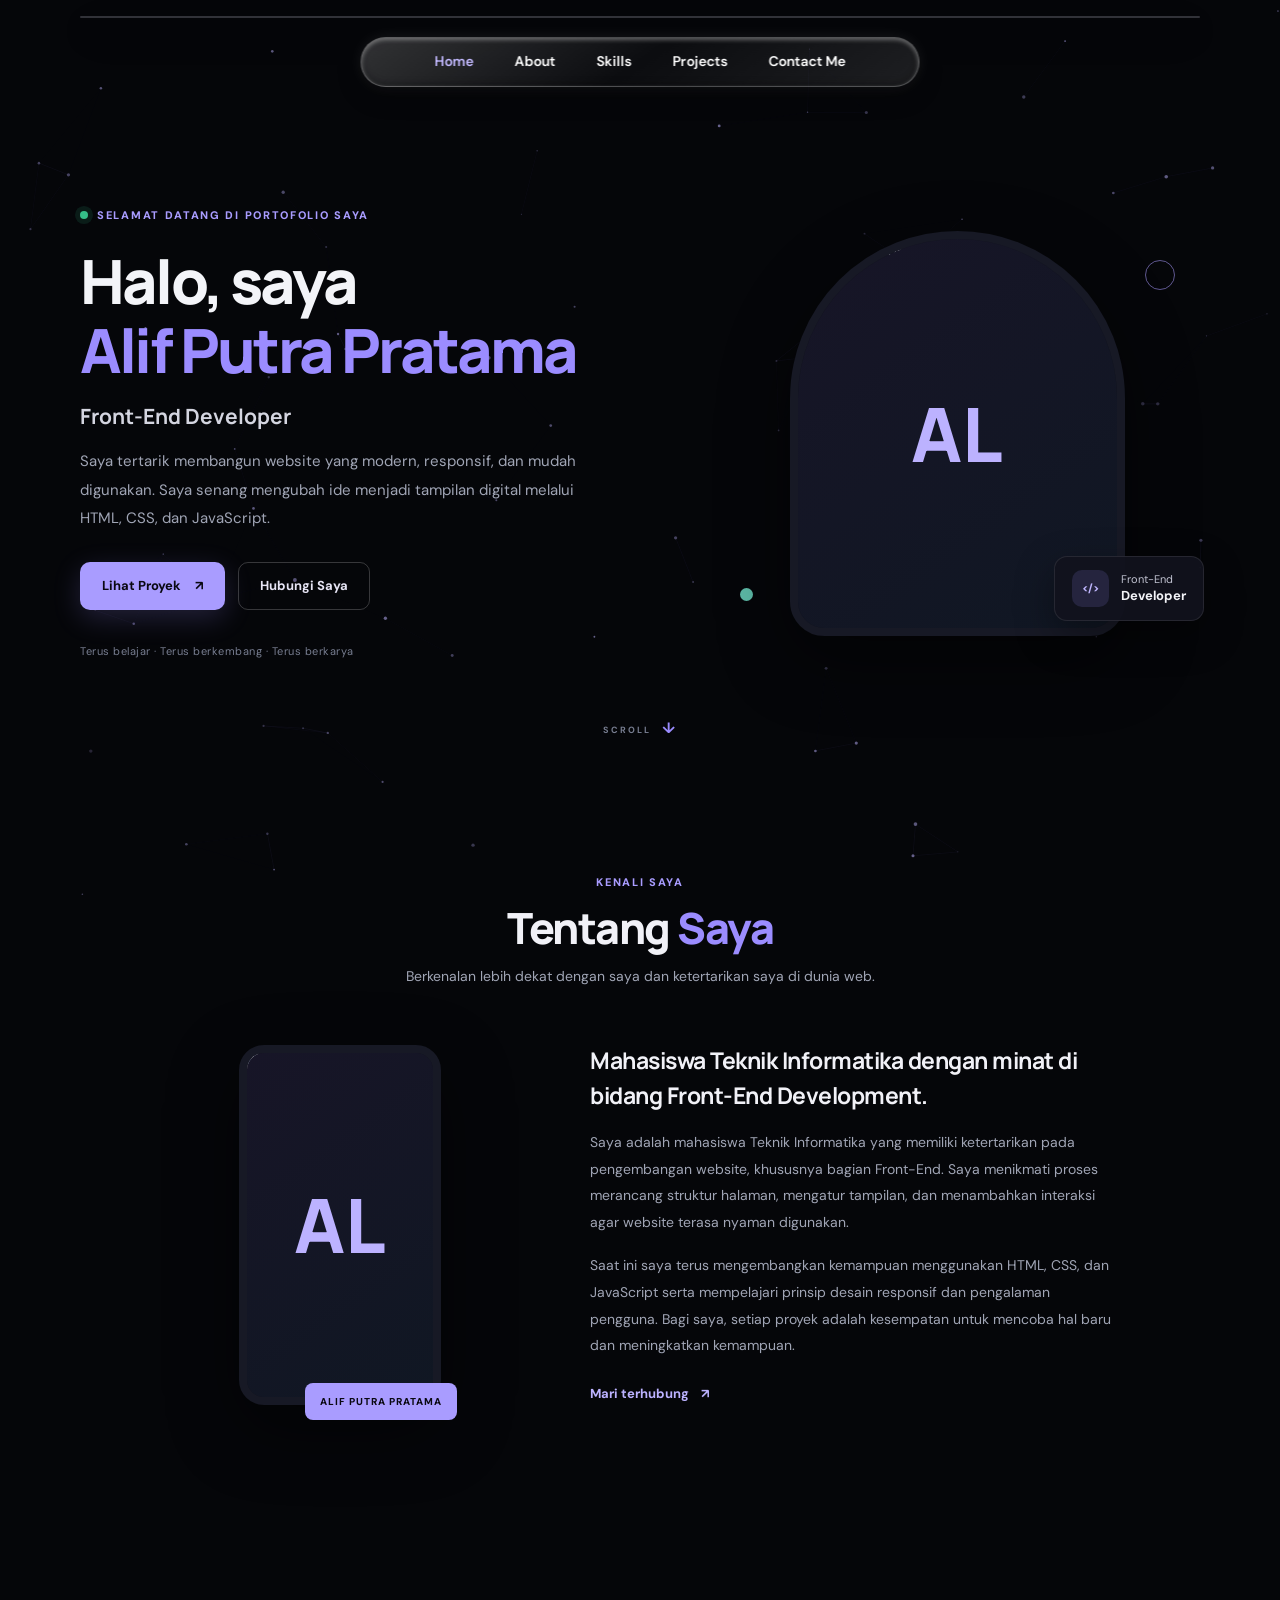
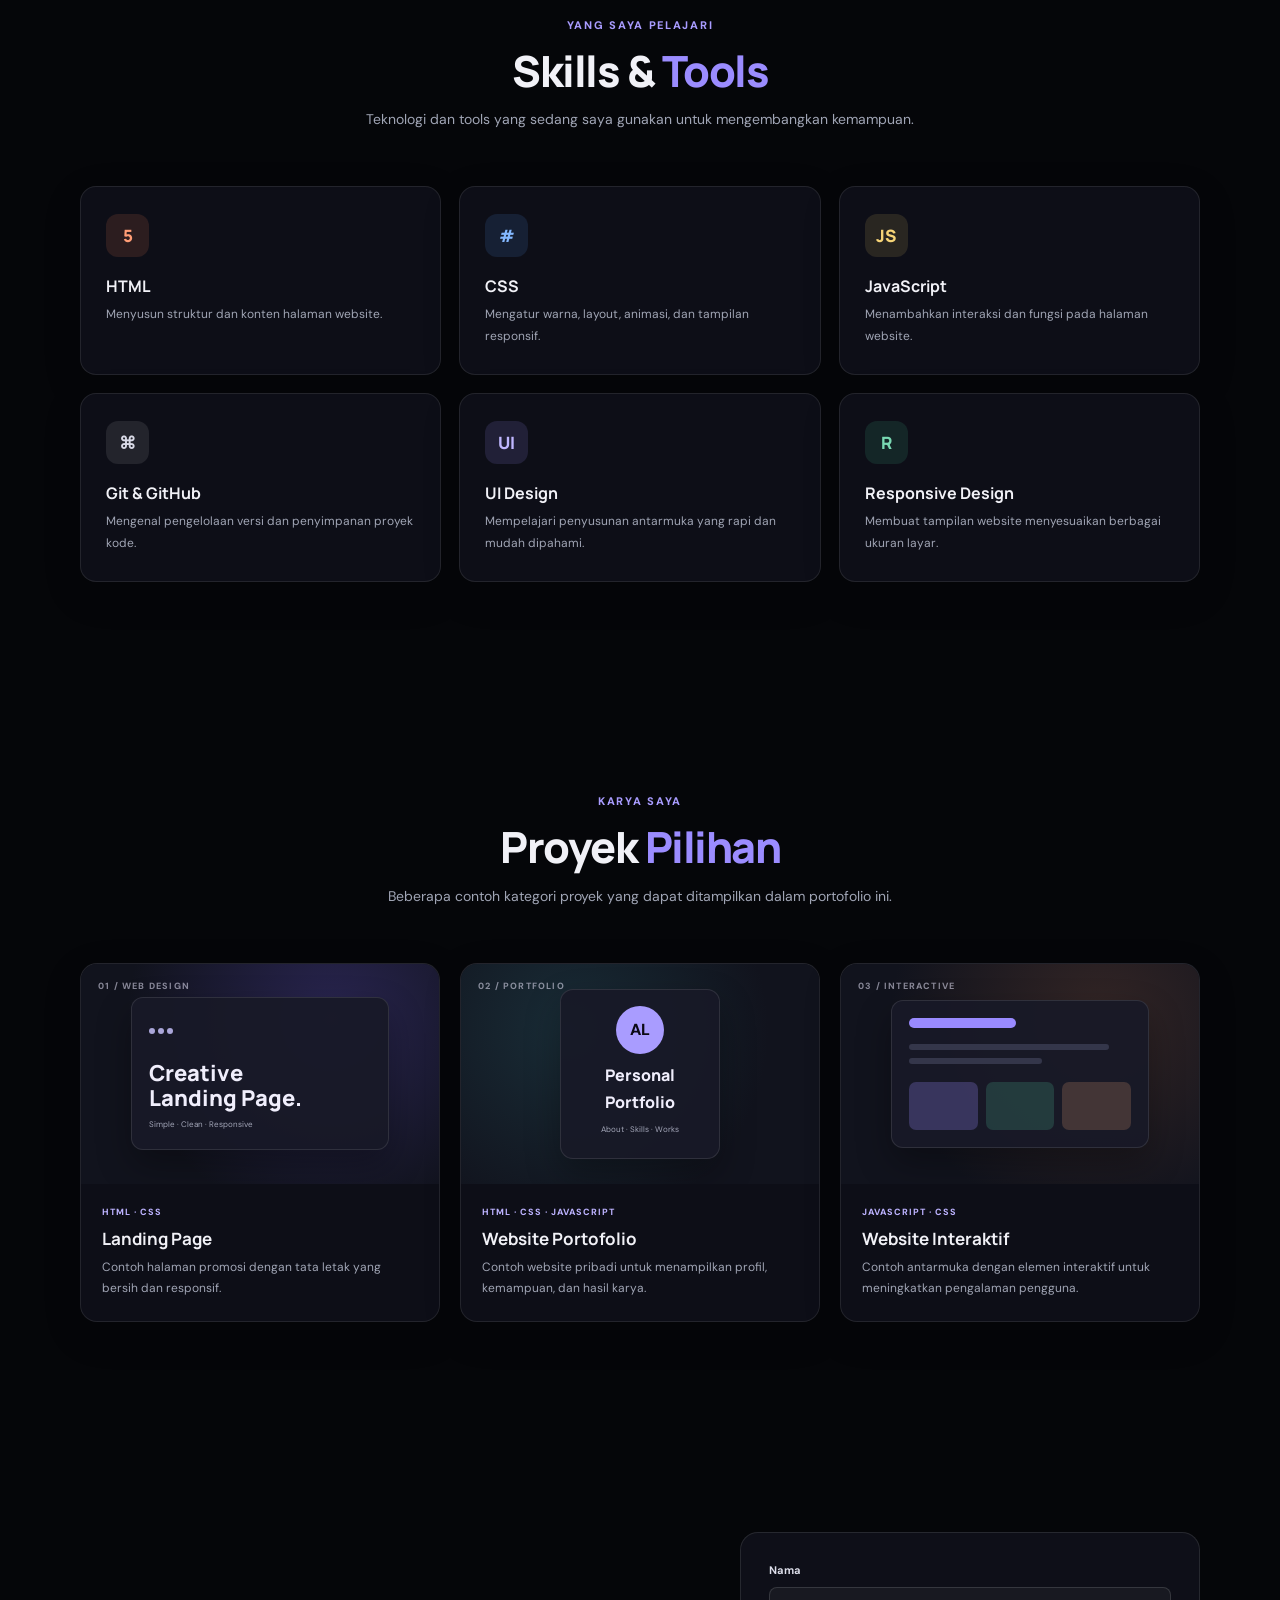
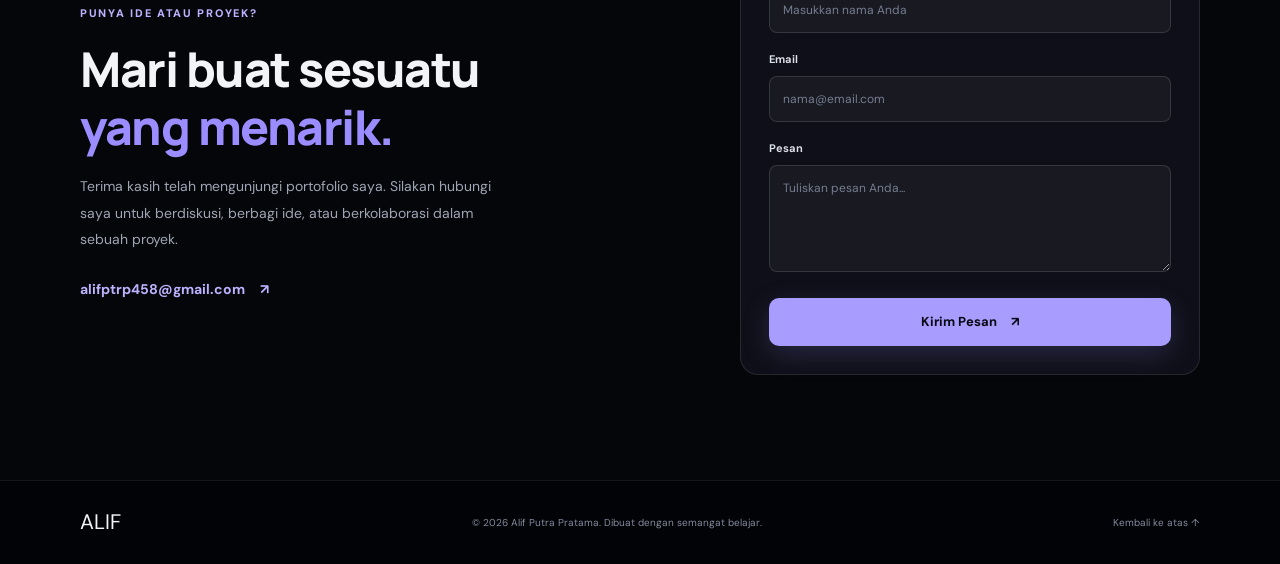
==== index.html @ 4ffb734b "First Upload" ====
<!DOCTYPE html>
<html lang="id">
<head>
  <meta charset="UTF-8">
  <meta name="viewport" content="width=device-width, initial-scale=1.0">
  <meta name="description" content="Portofolio Alif Putra Pratama, Front-End Developer.">
  <title>Alif Putra Pratama | Front-End Developer</title>
  <link rel="stylesheet" href="style.css">
</head>
<body>
  <canvas id="particles" aria-hidden="true"></canvas>
  <header class="header">
      <button class="menu-btn" id="menuBtn" aria-label="Buka menu" aria-expanded="false">
        <span></span><span></span><span></span>
      </button>

      <div class="nav-menu" id="navMenu">
        <a href="#home" class="nav-link active">Home</a>
        <a href="#about" class="nav-link">About</a>
        <a href="#skills" class="nav-link">Skills</a>
        <a href="#projects" class="nav-link">Projects</a>
        <a href="#contact" class="nav-link">Contact Me</a>
      </div>
    </nav>
  </header>

  <main>
    <!-- HOME -->
    <section class="hero section" id="home">
      <div class="wrap hero-content">
        <div class="hero-text reveal">
          <p class="eyebrow"><span class="dot"></span> SELAMAT DATANG DI PORTOFOLIO SAYA</p>
          <h1>Halo, saya<br><span>Alif Putra Pratama</span></h1>
          <h2 class="role">Front-End Developer</h2>
          <p class="intro">
            Saya tertarik membangun website yang modern, responsif, dan mudah digunakan.
            Saya senang mengubah ide menjadi tampilan digital melalui HTML, CSS, dan JavaScript.
          </p>
          <div class="hero-buttons">
            <a href="#projects" class="btn btn-primary">Lihat Proyek <span>↗</span></a>
            <a href="#contact" class="btn btn-outline">Hubungi Saya</a>
          </div>
          <div class="hero-note">Terus belajar · Terus berkembang · Terus berkarya</div>
        </div>

        <div class="hero-image reveal">
          <div class="image-bg"></div>
          <div class="photo-wrap hero-photo">
            <img src="images/alif.jpeg" alt="Foto Alif Putra Pratama" class="photo">
            <div class="photo-fallback">AL</div>
          </div>
          <div class="image-label"><span class="label-icon">&lt;/&gt;</span><span>Front-End<br><b>Developer</b></span></div>
          <span class="shape shape-one"></span>
          <span class="shape shape-two"></span>
        </div>
      </div>
      <a href="#about" class="scroll-down" aria-label="Gulir ke bagian About">SCROLL <span>↓</span></a>
    </section>

    <!-- ABOUT -->
    <section class="section about" id="about">
      <div class="wrap">
        <div class="section-head reveal">
          <p class="eyebrow">KENALI SAYA</p>
          <h2>Tentang <span>Saya</span></h2>
          <p>Berkenalan lebih dekat dengan saya dan ketertarikan saya di dunia web.</p>
        </div>

        <div class="about-content">
          <div class="about-image reveal">
            <div class="photo-wrap about-photo">
              <img src="images/saya.jpeg" alt="Foto Alif Putra Pratama" class="photo">
              <div class="photo-fallback">AL</div>
            </div>
            <div class="about-image-caption">ALIF PUTRA PRATAMA</div>
          </div>
          <div class="about-text reveal">
            <h3>Mahasiswa Teknik Informatika dengan minat di bidang Front-End Development.</h3>
            <p>
              Saya adalah mahasiswa Teknik Informatika yang memiliki ketertarikan pada pengembangan website,
              khususnya bagian Front-End. Saya menikmati proses merancang struktur halaman, mengatur tampilan,
              dan menambahkan interaksi agar website terasa nyaman digunakan.
            </p>
            <p>
              Saat ini saya terus mengembangkan kemampuan menggunakan HTML, CSS, dan JavaScript serta
              mempelajari prinsip desain responsif dan pengalaman pengguna. Bagi saya, setiap proyek adalah
              kesempatan untuk mencoba hal baru dan meningkatkan kemampuan.
            </p>
            <a href="#contact" class="text-link">Mari terhubung <span>↗</span></a>
          </div>
        </div>
      </div>
    </section>

    <!-- SKILLS -->
    <section class="section skills" id="skills">
      <div class="wrap">
        <div class="section-head reveal">
          <p class="eyebrow">YANG SAYA PELAJARI</p>
          <h2>Skills &amp; <span>Tools</span></h2>
          <p>Teknologi dan tools yang sedang saya gunakan untuk mengembangkan kemampuan.</p>
        </div>

        <div class="skill-grid">
          <article class="skill-card reveal">
            <div class="skill-icon orange">5</div>
            <h3>HTML</h3>
            <p>Menyusun struktur dan konten halaman website.</p>
          </article>
          <article class="skill-card reveal">
            <div class="skill-icon blue">#</div>
            <h3>CSS</h3>
            <p>Mengatur warna, layout, animasi, dan tampilan responsif.</p>
          </article>
          <article class="skill-card reveal">
            <div class="skill-icon yellow">JS</div>
            <h3>JavaScript</h3>
            <p>Menambahkan interaksi dan fungsi pada halaman website.</p>
          </article>
          <article class="skill-card reveal">
            <div class="skill-icon dark">⌘</div>
            <h3>Git &amp; GitHub</h3>
            <p>Mengenal pengelolaan versi dan penyimpanan proyek kode.</p>
          </article>
          <article class="skill-card reveal">
            <div class="skill-icon purple">UI</div>
            <h3>UI Design</h3>
            <p>Mempelajari penyusunan antarmuka yang rapi dan mudah dipahami.</p>
          </article>
          <article class="skill-card reveal">
            <div class="skill-icon green">R</div>
            <h3>Responsive Design</h3>
            <p>Membuat tampilan website menyesuaikan berbagai ukuran layar.</p>
          </article>
        </div>
      </div>
    </section>

    <!-- PROJECTS -->
    <section class="section projects" id="projects">
      <div class="wrap">
        <div class="section-head reveal">
          <p class="eyebrow">KARYA SAYA</p>
          <h2>Proyek <span>Pilihan</span></h2>
          <p>Beberapa contoh kategori proyek yang dapat ditampilkan dalam portofolio ini.</p>
        </div>

        <!-- Ganti judul, deskripsi, dan tautan kartu berikut dengan proyek milik Anda. -->
        <div class="project-grid">
          <article class="project-card reveal">
            <div class="project-preview preview-one"><span class="preview-tag">01 / WEB DESIGN</span><div class="mock-window"><i></i><i></i><i></i><b>Creative<br>Landing Page.</b><small>Simple · Clean · Responsive</small></div></div>
            <div class="project-info"><p class="project-type">HTML · CSS</p><h3>Landing Page</h3><p>Contoh halaman promosi dengan tata letak yang bersih dan responsif.</p></div>
          </article>
          <article class="project-card reveal">
            <div class="project-preview preview-two"><span class="preview-tag">02 / PORTFOLIO</span><div class="mock-profile"><div class="mock-avatar">AL</div><b>Personal<br>Portfolio</b><small>About · Skills · Works</small></div></div>
            <div class="project-info"><p class="project-type">HTML · CSS · JavaScript</p><h3>Website Portofolio</h3><p>Contoh website pribadi untuk menampilkan profil, kemampuan, dan hasil karya.</p></div>
          </article>
          <article class="project-card reveal">
            <div class="project-preview preview-three"><span class="preview-tag">03 / INTERACTIVE</span><div class="mock-app"><div class="app-bar"></div><div class="app-line"></div><div class="app-line short"></div><div class="app-boxes"><i></i><i></i><i></i></div></div></div>
            <div class="project-info"><p class="project-type">JavaScript · CSS</p><h3>Website Interaktif</h3><p>Contoh antarmuka dengan elemen interaktif untuk meningkatkan pengalaman pengguna.</p></div>
          </article>
        </div>
      </div>
    </section>

    <!-- CONTACT -->
    <section class="section contact" id="contact">
      <div class="wrap contact-wrap">
        <div class="contact-text reveal">
          <p class="eyebrow">PUNYA IDE ATAU PROYEK?</p>
          <h2>Mari buat sesuatu<br><span>yang menarik.</span></h2>
          <p>Terima kasih telah mengunjungi portofolio saya. Silakan hubungi saya untuk berdiskusi, berbagi ide, atau berkolaborasi dalam sebuah proyek.</p>
          <a class="contact-email" href="mailto:alifptrp458@gmail.com">alifptrp458@gmail.com <span>↗</span></a>
        </div>
        <form class="contact-form reveal" id="contactForm">
          <label for="name">Nama</label>
          <input type="text" id="name" name="name" placeholder="Masukkan nama Anda" required>
          <label for="email">Email</label>
          <input type="email" id="email" name="email" placeholder="nama@email.com" required>
          <label for="message">Pesan</label>
          <textarea id="message" name="message" rows="4" placeholder="Tuliskan pesan Anda..." required></textarea>
          <button class="btn btn-primary submit-btn" type="submit">Kirim Pesan <span>↗</span></button>
        </form>
      </div>
    </section>
  </main>

  <footer class="footer">
    <div class="wrap footer-content">
      <a class="logo" href="#home">ALIF</a>
      <p>© <span id="year"></span> Alif Putra Pratama. Dibuat dengan semangat belajar.</p>
      <a href="#home" class="back-top">Kembali ke atas ↑</a>
    </div>
  </footer>

  <script src="script.js"></script>
</body>
</html>
---- style.css ----
@import url('https://fonts.googleapis.com/css2?family=DM+Sans:wght@400;500;600;700&family=Manrope:wght@400;500;600;700;800&display=swap');

:root {
  --bg: #050609;
  --surface: #090b11;
  --text: #f3f4f8;
  --muted: #a0a5b5;
  --line: rgba(255, 255, 255, .09);
  --primary: #9b8cff;
  --primary-dark: #8372f5;
  --soft: rgba(155, 140, 255, .13);
  --dark: #07080d;
  --radius: 22px;
  --shadow: 0 18px 50px rgba(29, 35, 64, .08);
}

* { box-sizing: border-box; margin: 0; padding: 0; }
html { scroll-behavior: smooth; scroll-padding-top: 100px; }
body { background: var(--bg); color: var(--text); font-family: 'DM Sans', Arial, sans-serif; line-height: 1.7; padding-top: 78px; }
a { color: inherit; text-decoration: none; }
button, input, textarea { font: inherit; }
.wrap { width: min(1120px, calc(100% - 48px)); margin: 0 auto; }
.section { padding: 105px 0; }

.header { position: sticky; top: 0; z-index: 20; background: rgba(248, 249, 252, .88); border-bottom: 1px solid rgba(231, 234, 241, .8); backdrop-filter: blur(16px); }
.nav { height: 78px; display: flex; align-items: center; justify-content: space-between; }
.nav-menu {
    position: fixed;
    top: 20px;
    left: 50%;
    transform: translateX(-50%);

    display: flex;
    justify-content: center;
    align-items: center;
    gap: 17px;

    width: 50%;
    padding: 6px 12px;

    /* Glass effect */
    background: linear-gradient(
        145deg,
        rgba(255, 255, 255, 0.18),
        rgba(255, 255, 255, 0.03),
        rgba(255, 255, 255, 0.10)
    );

    backdrop-filter: blur(20px);
    -webkit-backdrop-filter: blur(20px);

    border: 1px solid rgba(255, 255, 255, 0.25);
    border-radius: 30px;

    /* Pantulan cembung */
    box-shadow:
        inset 0 2px 4px rgba(255, 255, 255, 0.35),
        inset 0 -3px 6px rgba(0, 0, 0, 0.25),
        0 8px 25px rgba(0, 0, 0, 0.3),
        0 0 15px rgba(255, 255, 255, 0.08);

    z-index: 1000;
}
.nav-menu a {
    color: white;
    text-decoration: none;
    padding: 6px 12px;
    border-radius: 30px;
    transition: all 0.3s ease;
}

.nav-menu a:hover {
    background: linear-gradient(
        145deg,
        rgba(255, 255, 255, 0.25),
        rgba(255, 255, 255, 0.05)
    );

    box-shadow:
        inset 0 2px 5px rgba(255, 255, 255, 0.4),
        inset 0 -2px 4px rgba(0, 0, 0, 0.2),
        0 0 15px rgba(255, 255, 255, 0.15);
}

.nav-link { color: #687086; font-size: 14px; font-weight: 600; transition: color .2s; }
.nav-link:hover, .nav-link.active { color: var(--primary); }
.nav-contact:hover { color: white; background: var(--primary-dark); }
.menu-btn { display: none; border: 0; background: transparent; cursor: pointer; }

.hero { min-height: 660px; display: flex; align-items: center; padding-top: 75px; padding-bottom: 85px; position: relative; overflow: hidden; }
.hero-content { display: grid; grid-template-columns: 1.08fr .92fr; align-items: center; gap: 65px; }
.eyebrow { display: flex; align-items: center; gap: 9px; color: var(--primary); font-size: 11px; font-weight: 800; letter-spacing: 1.7px; }
.dot { width: 8px; height: 8px; border-radius: 50%; background: #35bd88; box-shadow: 0 0 0 5px rgba(53, 189, 136, .12); }
.hero h1 { margin-top: 23px; font: 800 clamp(40px, 5vw, 61px)/1.13 'Manrope', sans-serif; letter-spacing: -2.8px; }
.hero h1 span, .section-head h2 span, .contact h2 span { color: var(--primary); }
.role { margin-top: 17px; color: #4d5670; font: 700 21px 'Manrope', sans-serif; }
.intro { max-width: 510px; margin-top: 17px; color: var(--muted); font-size: 15px; line-height: 1.9; }
.hero-buttons { display: flex; flex-wrap: wrap; gap: 13px; margin-top: 29px; }
.btn { min-height: 48px; display: inline-flex; align-items: center; justify-content: center; gap: 14px; padding: 0 21px; border: 1px solid transparent; border-radius: 10px; font-size: 13px; font-weight: 700; cursor: pointer; transition: transform .2s, background .2s, box-shadow .2s; }
.btn:hover { transform: translateY(-3px); }
.btn-primary { color: #fff; background: var(--primary); box-shadow: 0 9px 22px rgba(101, 88, 232, .2); }
.btn-primary:hover { background: var(--primary-dark); }
.btn-outline { color: var(--text); background: transparent; border-color: #d9ddea; }
.btn-outline:hover { border-color: var(--primary); color: var(--primary); }
.hero-note { margin-top: 32px; color: #9299aa; font-size: 11px; letter-spacing: .5px; }

.hero-image { position: relative; min-height: 450px; display: flex; justify-content: center; align-items: center; }
.image-bg { position: absolute; width: 350px; height: 350px; border-radius: 50%; background: linear-gradient(145deg, #e9e6ff, #dcefff); }
.photo-wrap { position: relative; display: flex; align-items: center; justify-content: center; overflow: hidden; background: #e8eaf2; border: 8px solid white; box-shadow: var(--shadow); }
.hero-photo { z-index: 2; width: min(335px, 100%); height: 405px; border-radius: 170px 170px 35px 35px; }
.photo { width: 100%; height: 100%; display: block; object-fit: cover; object-position: center; }
.photo-fallback { position: absolute; inset: 0; display: flex; align-items: center; justify-content: center; color: var(--primary); background: linear-gradient(145deg, #eceaff, #e4f2ff); font: 800 75px 'Manrope', sans-serif; }
.image-label { position: absolute; z-index: 3; right: -4px; bottom: 37px; display: flex; align-items: center; gap: 12px; padding: 13px 17px; color: #49516a; background: white; border-radius: 13px; box-shadow: var(--shadow); font-size: 11px; line-height: 1.4; }
.image-label b { color: var(--text); font-size: 13px; }
.label-icon { width: 37px; height: 37px; display: grid; place-items: center; border-radius: 10px; color: var(--primary); background: var(--soft); font-weight: 800; }
.shape { position: absolute; z-index: 1; border: 1px solid #c9c4ff; border-radius: 50%; }
.shape-one { width: 30px; height: 30px; top: 52px; right: 25px; }
.shape-two { width: 13px; height: 13px; bottom: 57px; left: 25px; background: #b9e8df; border: 0; }
.scroll-down { position: absolute; bottom: 27px; left: 50%; transform: translateX(-50%); color: #a1a7b5; font-size: 9px; font-weight: 700; letter-spacing: 2px; }
.scroll-down span { margin-left: 7px; color: var(--primary); font-size: 15px; }

.about { background: var(--surface); }
.section-head { max-width: 610px; margin: 0 auto 54px; text-align: center; }
.section-head .eyebrow { justify-content: center; }
.section-head h2 { margin-top: 10px; font: 800 clamp(32px, 4vw, 43px)/1.2 'Manrope', sans-serif; letter-spacing: -1.5px; }
.section-head > p:last-child { margin-top: 12px; color: var(--muted); font-size: 14px; }
.about-content { display: grid; grid-template-columns: .8fr 1.2fr; align-items: center; gap: 75px; max-width: 950px; margin: auto; }
.about-image { position: relative; max-width: 330px; margin: auto; }
.about-photo { width: 100%; height: 360px; border-radius: 25px; }
.about-image-caption { position: absolute; bottom: -15px; right: -16px; padding: 10px 15px; color: white; background: var(--primary); border-radius: 8px; font-size: 10px; font-weight: 800; letter-spacing: 1px; }
.about-text h3 { max-width: 570px; font: 700 23px/1.5 'Manrope', sans-serif; letter-spacing: -.5px; }
.about-text p { margin-top: 17px; color: var(--muted); font-size: 14px; line-height: 1.9; }
.text-link { display: inline-flex; gap: 12px; align-items: center; margin-top: 24px; color: var(--primary); font-size: 13px; font-weight: 700; }

.skills { background: #f7f8fc; }
.skill-grid { display: grid; grid-template-columns: repeat(3, 1fr); gap: 18px; }
.skill-card { padding: 27px 25px; background: white; border: 1px solid #edf0f6; border-radius: 16px; transition: transform .2s, box-shadow .2s; }
.skill-card:hover, .project-card:hover { transform: translateY(-5px); box-shadow: var(--shadow); }
.skill-icon { width: 43px; height: 43px; display: grid; place-items: center; margin-bottom: 18px; border-radius: 12px; font: 800 17px 'Manrope', sans-serif; }
.orange { color: #d85e2e; background: #fff0e9; }
.blue { color: #2864bd; background: #eaf2ff; }
.yellow { color: #997000; background: #fff7d9; }
.dark { color: #252a38; background: #eef0f4; }
.purple { color: #6756d9; background: #f0edff; }
.green { color: #16845f; background: #e4f8f0; }
.skill-card h3 { font: 700 16px 'Manrope', sans-serif; }
.skill-card p { margin-top: 7px; color: var(--muted); font-size: 12px; line-height: 1.8; }

.projects { background: white; }
.project-grid { display: grid; grid-template-columns: repeat(3, 1fr); gap: 20px; }
.project-card { overflow: hidden; border: 1px solid var(--line); border-radius: 17px; background: white; transition: transform .2s, box-shadow .2s; }
.project-preview { height: 220px; position: relative; display: flex; align-items: center; justify-content: center; overflow: hidden; }
.preview-one { background: linear-gradient(135deg, #e9e7ff, #cfd4ff); }
.preview-two { background: linear-gradient(135deg, #dceeff, #c6e8e7); }
.preview-three { background: linear-gradient(135deg, #fbeadf, #e7dfff); }
.preview-tag { position: absolute; left: 17px; top: 15px; color: rgba(30, 38, 63, .6); font-size: 9px; font-weight: 800; letter-spacing: 1.2px; }
.mock-window { width: 72%; min-height: 142px; padding: 17px; border-radius: 12px; background: rgba(255,255,255,.88); box-shadow: 0 15px 35px rgba(53, 55, 106, .12); }
.mock-window i { display: inline-block; width: 6px; height: 6px; margin-right: 3px; border-radius: 50%; background: #aaa6d9; }
.mock-window b { display: block; margin-top: 18px; font: 800 22px/1.15 'Manrope', sans-serif; }
.mock-window small, .mock-profile small { display: block; margin-top: 7px; color: #7d8497; font-size: 8px; }
.mock-profile { width: 160px; min-height: 170px; padding: 16px; text-align: center; border-radius: 13px; background: rgba(255,255,255,.9); box-shadow: 0 15px 35px rgba(53, 55, 106, .12); }
.mock-avatar { width: 48px; height: 48px; display: grid; place-items: center; margin: 0 auto 8px; border-radius: 50%; color: white; background: var(--primary); font-weight: 800; }
.mock-profile b { font: 800 16px/1.2 'Manrope', sans-serif; }
.mock-app { width: 72%; padding: 17px; border-radius: 12px; background: rgba(255,255,255,.9); box-shadow: 0 15px 35px rgba(53, 55, 106, .12); }
.app-bar { width: 48%; height: 10px; margin-bottom: 16px; border-radius: 5px; background: #9b8eea; }
.app-line { width: 90%; height: 6px; margin: 8px 0; border-radius: 4px; background: #e0e2ed; }
.app-line.short { width: 60%; }
.app-boxes { display: flex; gap: 8px; margin-top: 18px; }
.app-boxes i { flex: 1; height: 48px; border-radius: 7px; background: #e9e6ff; }
.app-boxes i:nth-child(2) { background: #dff2ee; }
.app-boxes i:nth-child(3) { background: #ffeddf; }
.project-info { padding: 21px; }
.project-type { color: var(--primary); font-size: 9px; font-weight: 800; letter-spacing: 1px; text-transform: uppercase; }
.project-info h3 { margin-top: 7px; font: 700 17px 'Manrope', sans-serif; }
.project-info > p:last-child { margin-top: 7px; color: var(--muted); font-size: 12px; line-height: 1.8; }

.contact { color: white; background: var(--dark); }
.contact-wrap { display: grid; grid-template-columns: 1fr .8fr; gap: 85px; align-items: center; }
.contact .eyebrow { color: #b4adff; }
.contact h2 { margin-top: 17px; font: 800 clamp(34px, 4vw, 48px)/1.2 'Manrope', sans-serif; letter-spacing: -1.5px; }
.contact-text > p:not(.eyebrow) { max-width: 440px; margin-top: 18px; color: #b3b8c8; font-size: 14px; line-height: 1.9; }
.contact-email { display: inline-flex; gap: 15px; margin-top: 25px; color: #c3bdff; font-size: 14px; font-weight: 700; }
.contact-form { padding: 28px; border: 1px solid rgba(255,255,255,.1); border-radius: 18px; background: rgba(255,255,255,.05); }
.contact-form label { display: block; margin: 0 0 7px; color: #e0e2eb; font-size: 11px; font-weight: 700; }
.contact-form input, .contact-form textarea { width: 100%; margin-bottom: 17px; padding: 12px 13px; color: white; border: 1px solid rgba(255,255,255,.13); outline: none; border-radius: 8px; background: rgba(255,255,255,.06); font-size: 12px; resize: vertical; }
.contact-form input:focus, .contact-form textarea:focus { border-color: #958bff; }
.contact-form input::placeholder, .contact-form textarea::placeholder { color: #9298aa; }
.submit-btn { width: 100%; border: 0; }
.form-note { margin-top: 12px; color: #9da4b7; font-size: 10px; }

.footer { padding: 24px 0; background: #111421; }
.footer-content { display: flex; align-items: center; justify-content: space-between; gap: 20px; }
.footer .logo { color: white; font-size: 21px; }
.footer p, .back-top { color: #9298aa; font-size: 10px; }
.back-top:hover { color: white; }
.reveal { opacity: 0; transform: translateY(22px); transition: opacity .65s ease, transform .65s ease; }
.reveal.show { opacity: 1; transform: translateY(0); }
.hide { display: none !important; }

@media (max-width: 850px) {
  .hero-content { gap: 25px; }
  .hero h1 { font-size: 46px; }
  .about-content { gap: 40px; }
  .contact-wrap { gap: 40px; }
  .project-grid { gap: 14px; }
  .project-preview { height: 185px; }
}

@media (max-width: 680px) {
  .wrap { width: min(100% - 36px, 520px); }
  .section { padding: 78px 0; }
  .nav { height: 70px; }
  .menu-btn { display: flex; flex-direction: column; gap: 5px; padding: 8px; }
  .menu-btn span { width: 23px; height: 2px; border-radius: 2px; background: var(--text); transition: .2s; }
  .nav-menu { position: absolute; top: 70px; left: 0; right: 0; display: none; flex-direction: column; align-items: stretch; gap: 0; padding: 10px 25px 20px; background: var(--bg); border-bottom: 1px solid var(--line); }
  .nav-menu.open { display: flex; }
  .nav-link { padding: 12px 5px; }
  .nav-contact { margin-top: 7px; text-align: center; }
  .hero { padding-top: 65px; padding-bottom: 85px; }
  .hero-content { grid-template-columns: 1fr; gap: 45px; }
  .hero h1 { font-size: clamp(39px, 11vw, 51px); }
  .hero-image { min-height: 370px; }
  .image-bg { width: 285px; height: 285px; }
  .hero-photo { width: 260px; height: 340px; }
  .image-label { right: 0; bottom: 18px; }
  .scroll-down { display: none; }
  .section-head { margin-bottom: 37px; }
  .about-content { grid-template-columns: 1fr; gap: 40px; }
  .about-image { width: min(280px, 85%); }
  .about-photo { height: 320px; }
  .about-text h3 { font-size: 20px; }
  .skill-grid { grid-template-columns: repeat(2, 1fr); gap: 12px; }
  .skill-card { padding: 20px 17px; }
  .project-grid { grid-template-columns: 1fr; gap: 18px; }
  .project-preview { height: 215px; }
  .contact-wrap { grid-template-columns: 1fr; gap: 35px; }
  .contact-form { padding: 22px; }
  .footer-content { flex-wrap: wrap; justify-content: center; text-align: center; }
  .footer-content p { order: 3; width: 100%; }
}

@media (prefers-reduced-motion: reduce) {
  html { scroll-behavior: auto; }
  *, *::before, *::after { transition-duration: .01ms !important; animation-duration: .01ms !important; }
  .reveal { opacity: 1; transform: none; }
}


/* ================================
   DARK THEME + PARTICLE BACKGROUND
   ================================ */
html { background: #050609; }
body {
  min-height: 100vh;
  overflow-x: hidden;
  background: #050609;
  color: #f3f4f8;
  isolation: isolate;
}
#particles {
  position: fixed;
  inset: 0;
  z-index: 0;
  width: 100%;
  height: 100%;
  pointer-events: none;
  opacity: .78;
}
.header, main, .footer { z-index: 1; }
main, .footer { position: relative; }
.header {
  position: fixed;
  top: 0;
  left: 0;
  right: 0;
  width: 100%;
  z-index: 1000;
  background: linear-gradient(135deg, rgba(20, 22, 36, .58), rgba(7, 8, 14, .38));
  border-bottom: 1px solid rgba(255, 255, 255, .13);
  box-shadow: 0 10px 35px rgba(0, 0, 0, .22), inset 0 1px 0 rgba(255, 255, 255, .07);
  backdrop-filter: blur(22px) saturate(165%);
  -webkit-backdrop-filter: blur(22px) saturate(165%);
}
.nav { position: relative; z-index: 1; }
.logo { color: #f6f5ff; }
.logo span, .hero h1 span, .section-head h2 span, .contact h2 span { color: var(--primary); }
.nav-link { color: #a5a8b8; }
.nav-link:hover, .nav-link.active { color: #c3baff; }
.nav-contact { color: #090811; background: #a99cff; }
.nav-contact:hover { color: #090811; background: #c0b7ff; }
.menu-btn span { background: #f3f4f8; }
.hero { background: transparent; }
.eyebrow { color: #a99cff; }
.role { color: #d4d5e0; }
.intro, .section-head > p:last-child, .about-text p, .skill-card p,
.project-info > p:last-child, .contact-text > p:not(.eyebrow) { color: #a0a5b5; }
.hero-note, .scroll-down { color: #777d90; }
.btn-primary {
  color: #090811;
  background: #a99cff;
  box-shadow: 0 8px 28px rgba(155, 140, 255, .2);
}
.btn-primary:hover { color: #090811; background: #c0b7ff; }
.btn-outline { color: #e7e5f5; border-color: rgba(255, 255, 255, .2); }
.btn-outline:hover { color: #c0b7ff; border-color: #a99cff; }
.image-bg {
  background: radial-gradient(circle, rgba(126, 105, 255, .24), rgba(25, 21, 48, .12) 58%, transparent 72%);
  filter: blur(2px);
}
.photo-wrap { background: #11131c; border-color: #171925; box-shadow: 0 24px 70px rgba(0, 0, 0, .48); }
.photo-fallback { color: #bcb2ff; background: linear-gradient(145deg, #171527, #101723); }
.image-label { color: #c1c3d1; background: rgba(17, 19, 29, .94); border: 1px solid rgba(255,255,255,.09); box-shadow: 0 14px 38px rgba(0,0,0,.35); }
.image-label b { color: #f3f4f8; }
.label-icon { color: #c0b7ff; background: rgba(155, 140, 255, .15); }
.shape { border-color: rgba(169, 156, 255, .55); }
.shape-two { background: #5dbaa7; }
.about, .skills, .projects, .contact { background: transparent; }
.section-head h2, .about-text h3, .skill-card h3, .project-info h3 { color: #f1f1f7; }
.about-image-caption { color: #0a0912; background: #a99cff; }
.skill-card, .project-card {
  color: #f3f4f8;
  background: rgba(15, 17, 26, .88);
  border: 1px solid rgba(255, 255, 255, .09);
  box-shadow: 0 12px 38px rgba(0, 0, 0, .16);
}
.skill-card:hover, .project-card:hover {
  border-color: rgba(169, 156, 255, .35);
  box-shadow: 0 18px 48px rgba(0, 0, 0, .35), 0 0 25px rgba(130, 111, 255, .08);
}
.skill-icon { background: rgba(255,255,255,.07); }
.orange { color: #ff9d76; background: rgba(255, 132, 91, .13); }
.blue { color: #83b8ff; background: rgba(83, 151, 255, .13); }
.yellow { color: #f6d477; background: rgba(246, 212, 119, .12); }
.dark { color: #d8d9e6; background: rgba(255,255,255,.09); }
.purple { color: #c0b7ff; background: rgba(155, 140, 255, .14); }
.green { color: #79d8b2; background: rgba(70, 201, 151, .13); }
.project-preview { background: #11131d; }
.preview-one { background: radial-gradient(circle at 70% 25%, rgba(125, 105, 255, .25), #11131d 68%); }
.preview-two { background: radial-gradient(circle at 30% 30%, rgba(67, 151, 169, .22), #11131d 68%); }
.preview-three { background: radial-gradient(circle at 72% 25%, rgba(204, 131, 97, .2), #11131d 68%); }
.preview-tag { color: rgba(232, 230, 249, .55); }
.mock-window, .mock-profile, .mock-app {
  color: #f0eefc;
  background: rgba(24, 25, 39, .93);
  border: 1px solid rgba(255,255,255,.1);
  box-shadow: 0 15px 35px rgba(0,0,0,.3);
}
.mock-window small, .mock-profile small { color: #a3a6b8; }
.mock-avatar { color: #0b0914; background: #a99cff; }
.app-line { background: #34364a; }
.app-boxes i { background: rgba(155, 140, 255, .25); }
.app-boxes i:nth-child(2) { background: rgba(79, 196, 153, .2); }
.app-boxes i:nth-child(3) { background: rgba(238, 164, 119, .2); }
.app-bar { background: #998aff; }
.project-type, .text-link, .contact-email { color: #bcb2ff; }
.contact { color: #f3f4f8; }
.contact .eyebrow { color: #bcb2ff; }
.contact-form { background: rgba(17, 19, 29, .78); border-color: rgba(255,255,255,.1); }
.contact-form label { color: #dedfeb; }
.contact-form input, .contact-form textarea {
  color: #f3f4f8;
  background: rgba(255,255,255,.045);
  border-color: rgba(255,255,255,.13);
}
.contact-form input:focus, .contact-form textarea:focus { border-color: #a99cff; }
.contact-form input::placeholder, .contact-form textarea::placeholder { color: #777d90; }
.form-note { color: #858b9e; }
.footer { background: rgba(3, 4, 7, .94); border-top: 1px solid rgba(255,255,255,.07); }
.footer .logo { color: #f3f4f8; }
.footer p, .back-top { color: #858b9e; }
.back-top:hover { color: #c0b7ff; }

@media (max-width: 680px) {
  body { padding-top: 70px; }
  html { scroll-padding-top: 88px; }
  .nav-menu {
    background: rgba(8, 9, 14, .97);
    border: 1px solid rgba(255,255,255,.09);
    border-top: 0;
    box-shadow: 0 20px 35px rgba(0,0,0,.35);
    backdrop-filter: blur(18px);
  }
  .nav-contact { margin-top: 7px; }
}
@media (prefers-reduced-motion: reduce) {
  #particles { opacity: .35; }
}

/* ================================
   FLOATING GLASS NAVBAR
   ================================ */
body { padding-top: 108px; }
html { scroll-padding-top: 122px; }
.header {
  position: fixed;
  top: 16px;
  left: 50%;
  right: auto;
  width: min(1120px, calc(100% - 40px));
  transform: translateX(-50%);
  overflow: visible;
  border: 1px solid rgba(255, 255, 255, .16);
  border-radius: 22px;
  background: rgba(15, 17, 28, .56);
  box-shadow: 0 14px 42px rgba(0, 0, 0, .28),
              inset 0 1px 0 rgba(255, 255, 255, .10);
  backdrop-filter: blur(24px) saturate(175%);
  -webkit-backdrop-filter: blur(24px) saturate(175%);
}
.header .nav.wrap {
  width: 100%;
  height: 72px;
  margin: 0;
  padding: 0 27px;
}
.nav-menu { align-items: center; }

@media (max-width: 680px) {
  body { padding-top: 92px; }
  html { scroll-padding-top: 108px; }
  .header {
    top: 10px;
    width: calc(100% - 24px);
    border-radius: 18px;
  }
  .header .nav.wrap {
    height: 64px;
    padding: 0 17px;
  }
  .nav-menu {
    top: 64px;
    left: -1px;
    right: -1px;
    padding: 12px 18px 18px;
    border: 1px solid rgba(255,255,255,.13);
    border-top: 0;
    border-radius: 0 0 18px 18px;
    background: rgba(10, 11, 19, .88);
    box-shadow: 0 18px 38px rgba(0,0,0,.34);
    backdrop-filter: blur(24px) saturate(175%);
    -webkit-backdrop-filter: blur(24px) saturate(175%);
  }
  .nav-menu.open { display: flex; }
}
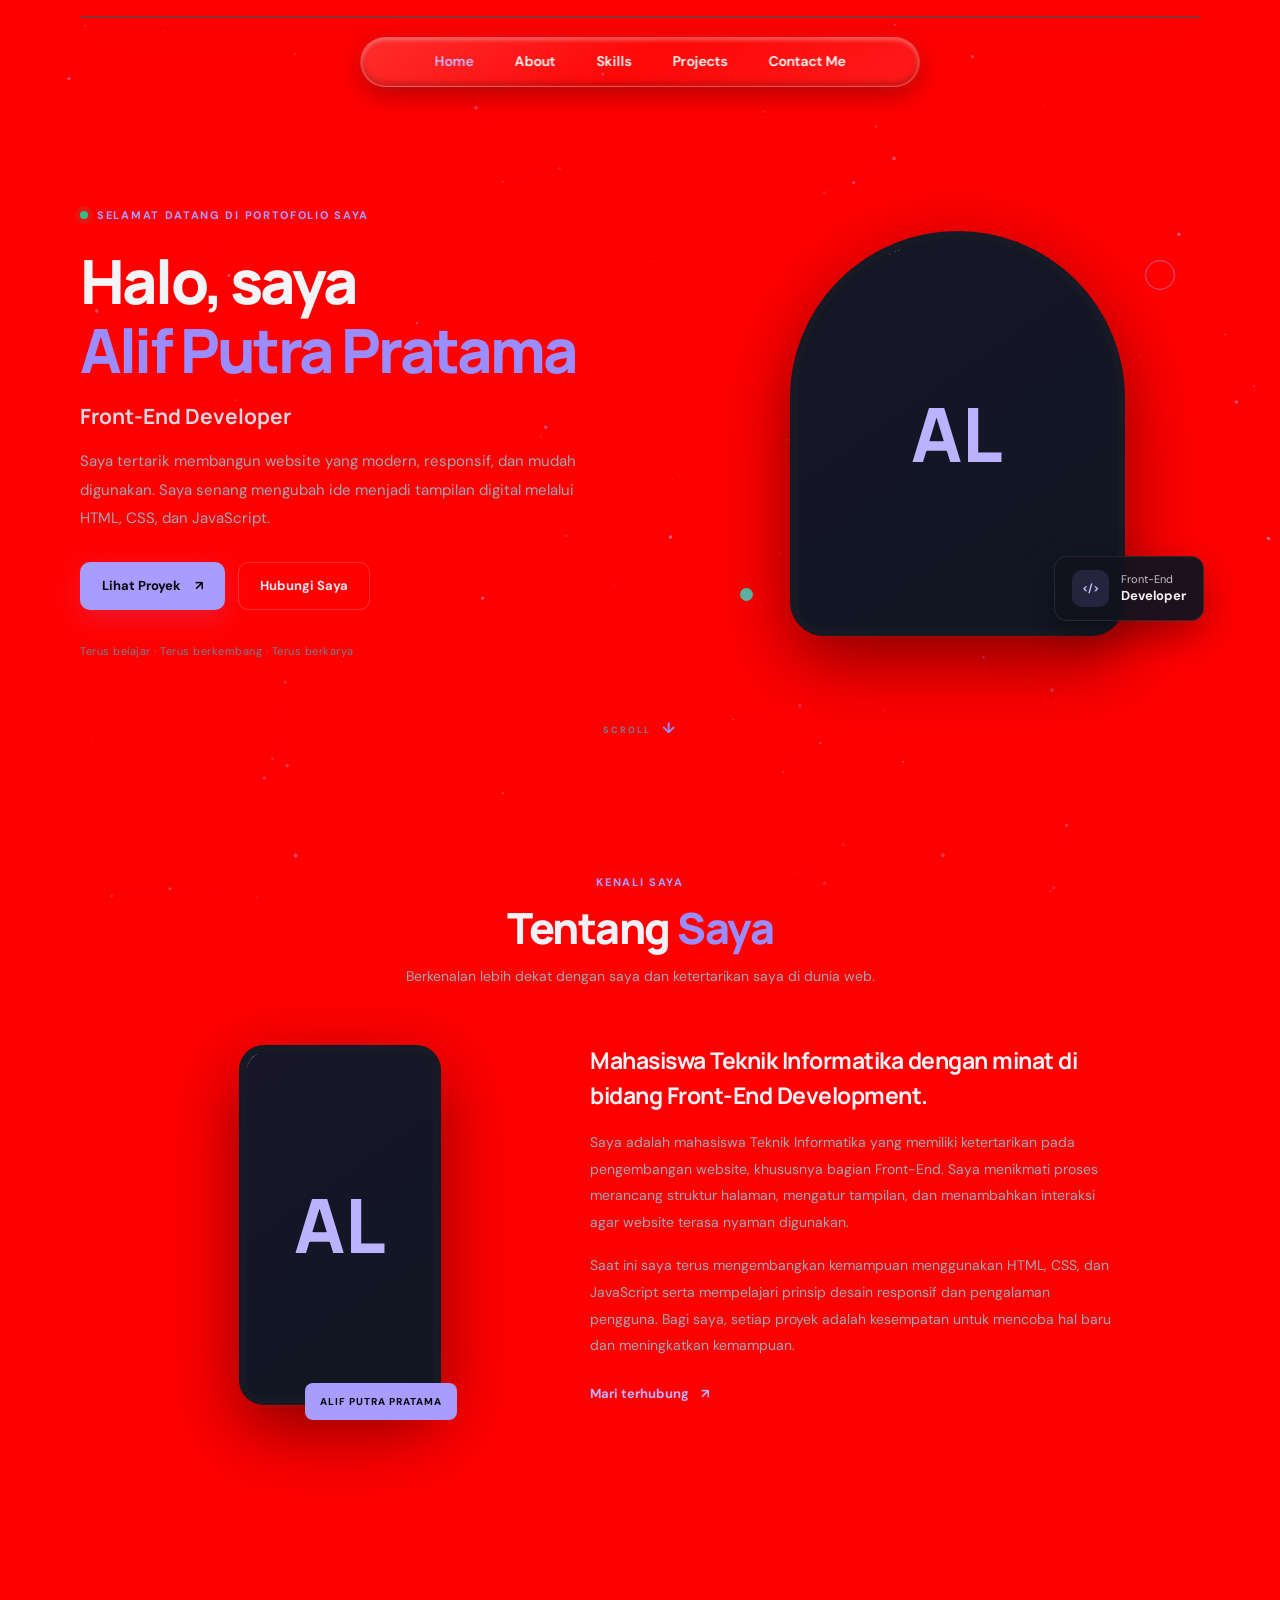
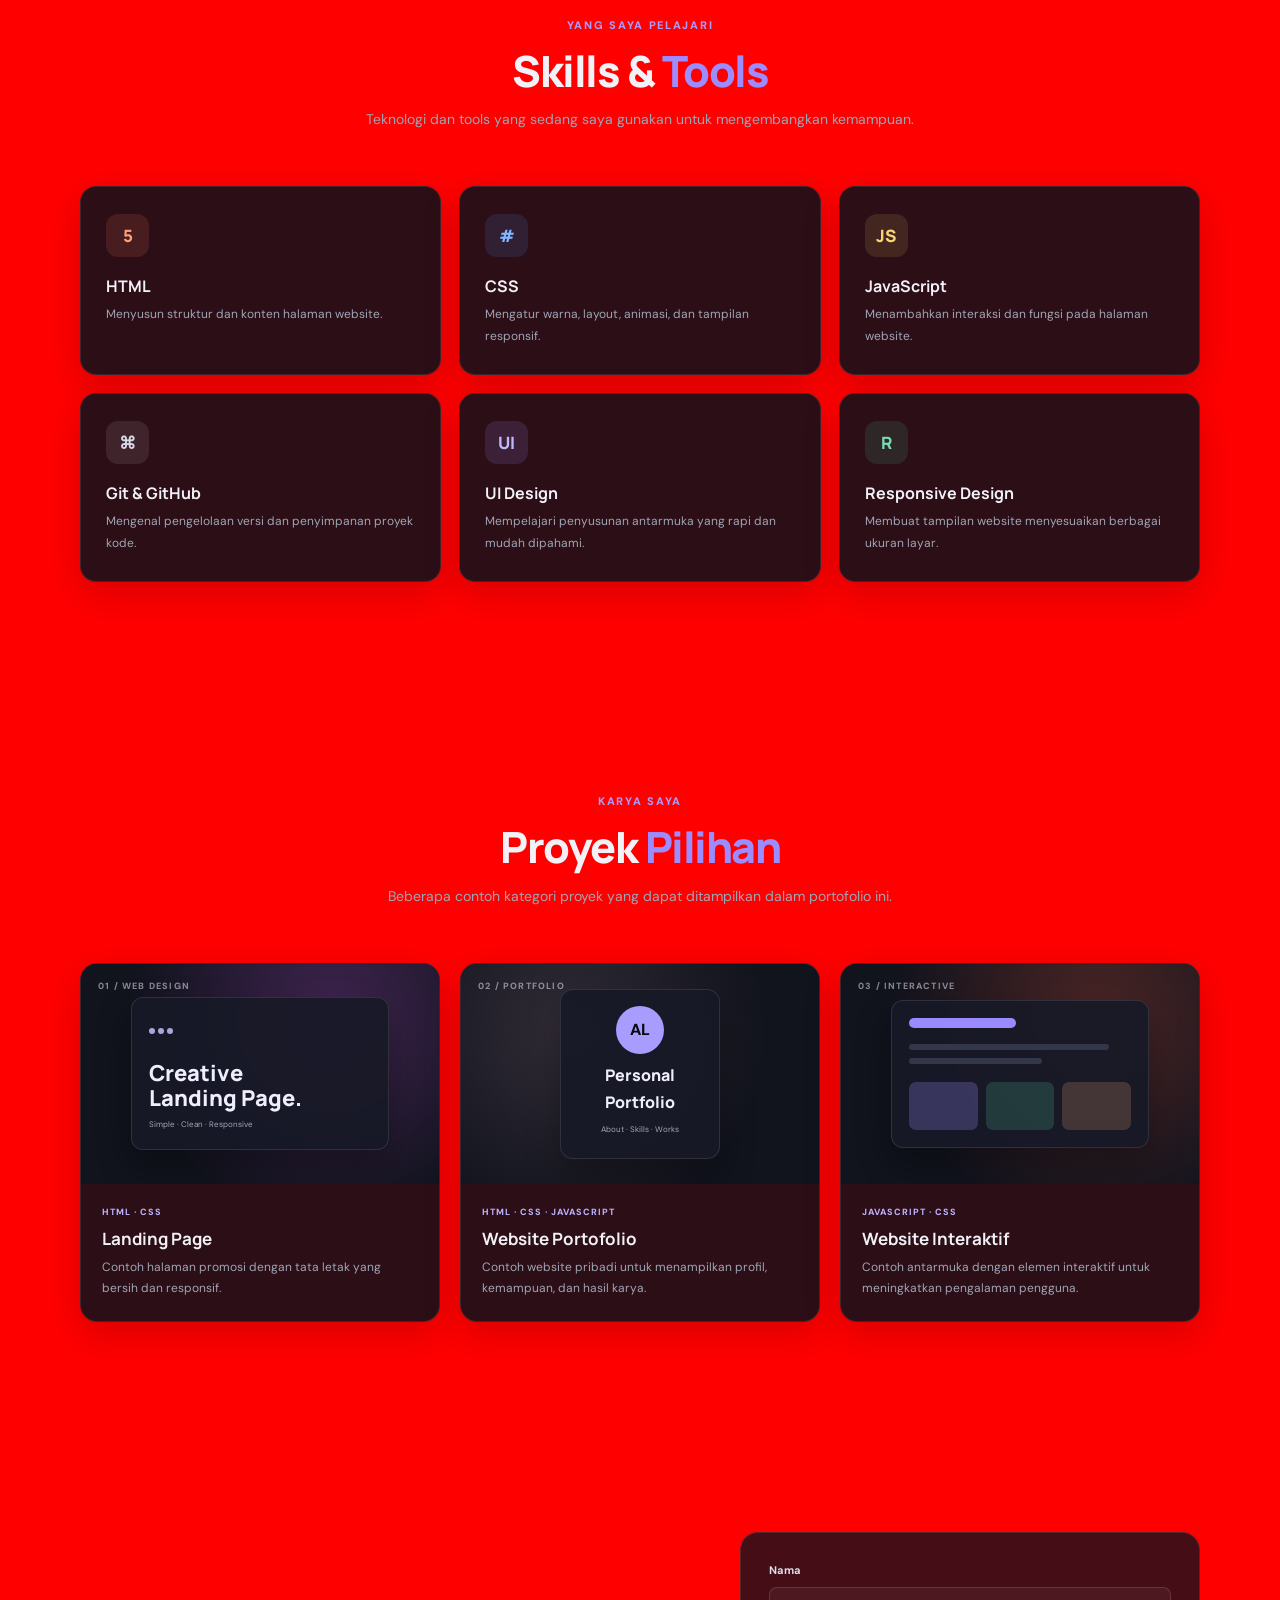
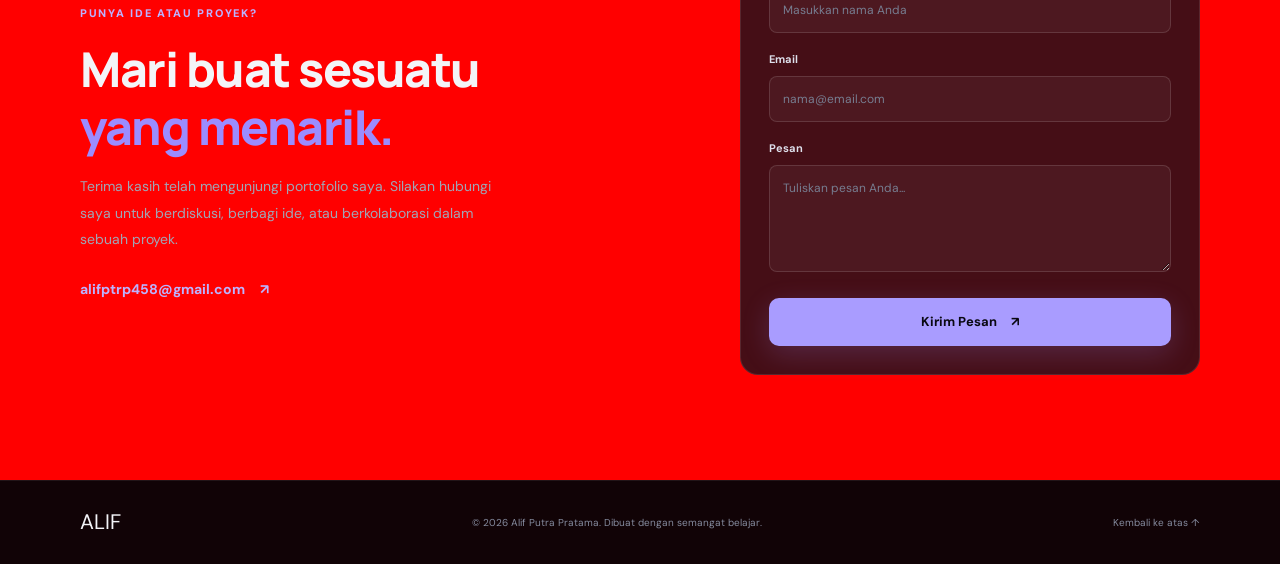
==== commit 1b99b36a: "Add inline style for red background Added inline CSS to set the background color to red." ====
--- a/index.html
+++ b/index.html
@@ -6,6 +6,10 @@
   <meta name="description" content="Portofolio Alif Putra Pratama, Front-End Developer.">
   <title>Alif Putra Pratama | Front-End Developer</title>
   <link rel="stylesheet" href="style.css">
+  <style>
+    body{
+      background: red !important;
+  </style>
 </head>
 <body>
   <canvas id="particles" aria-hidden="true"></canvas>
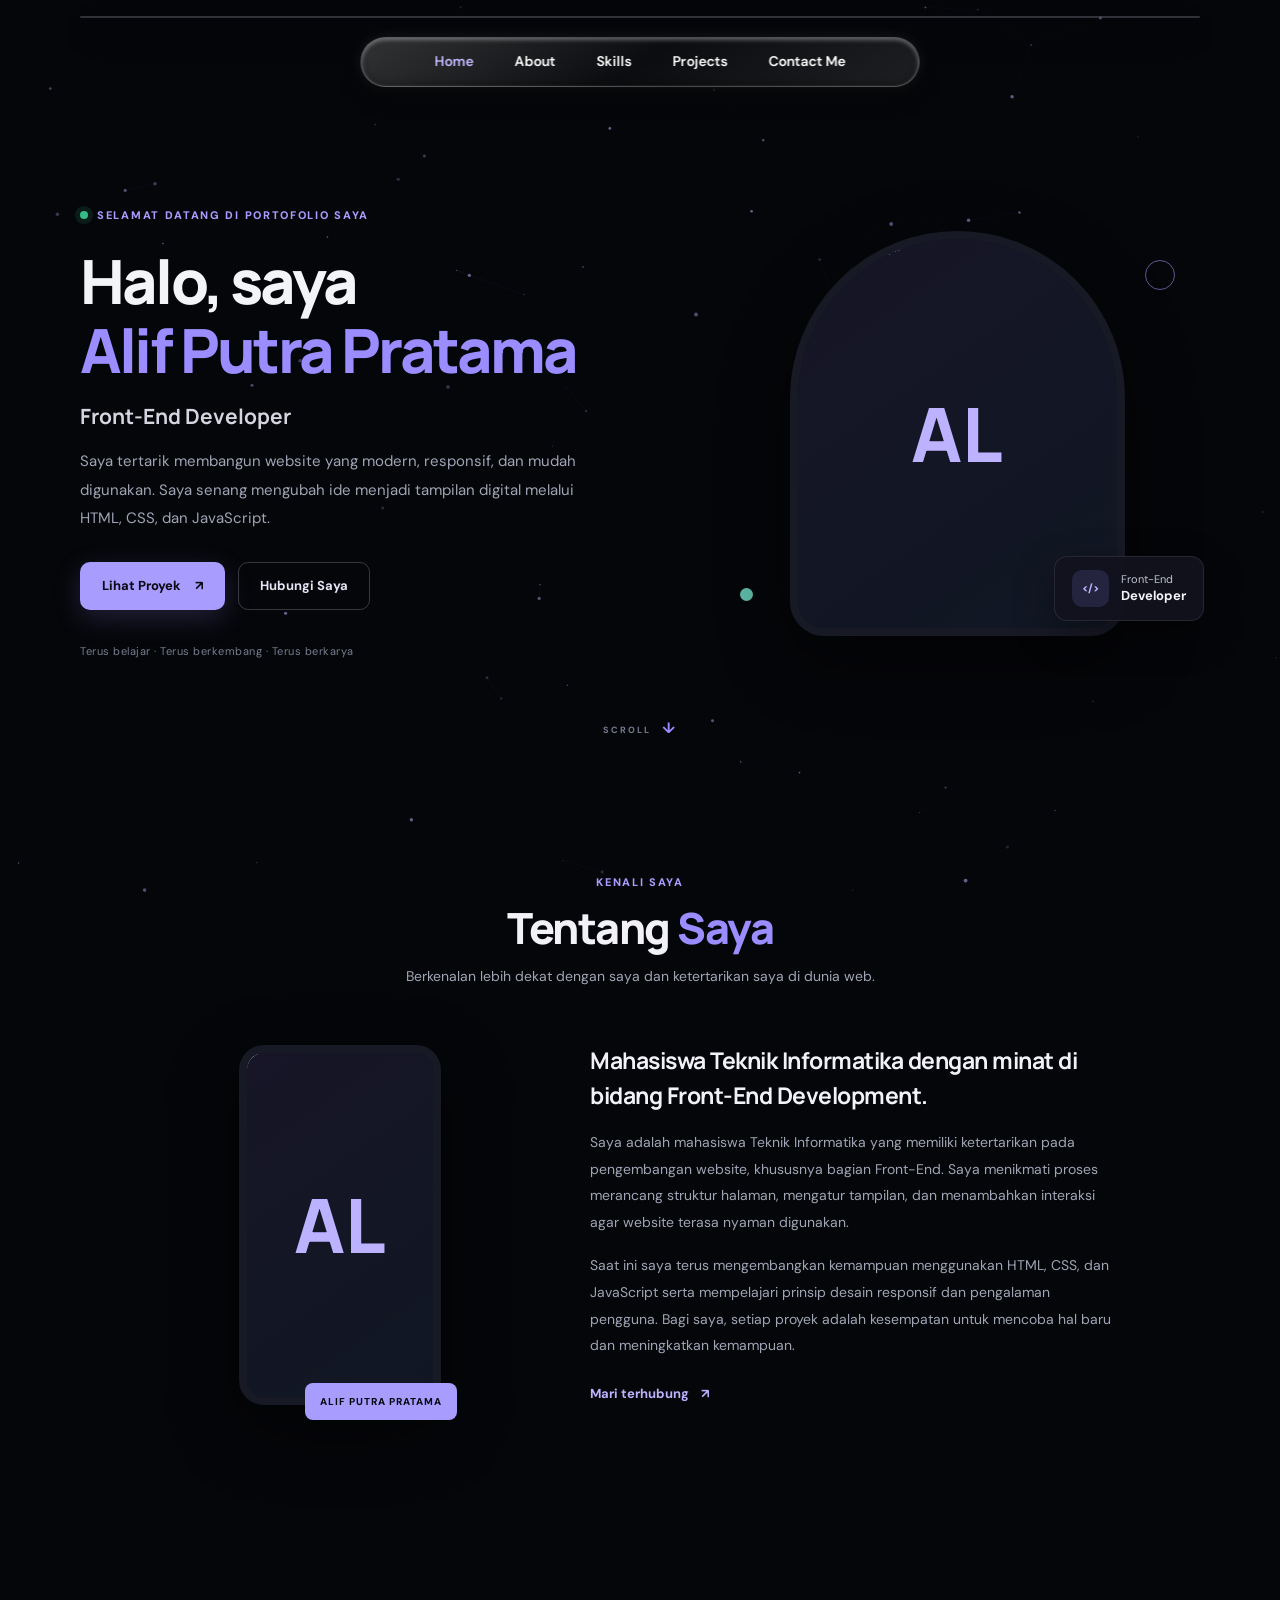
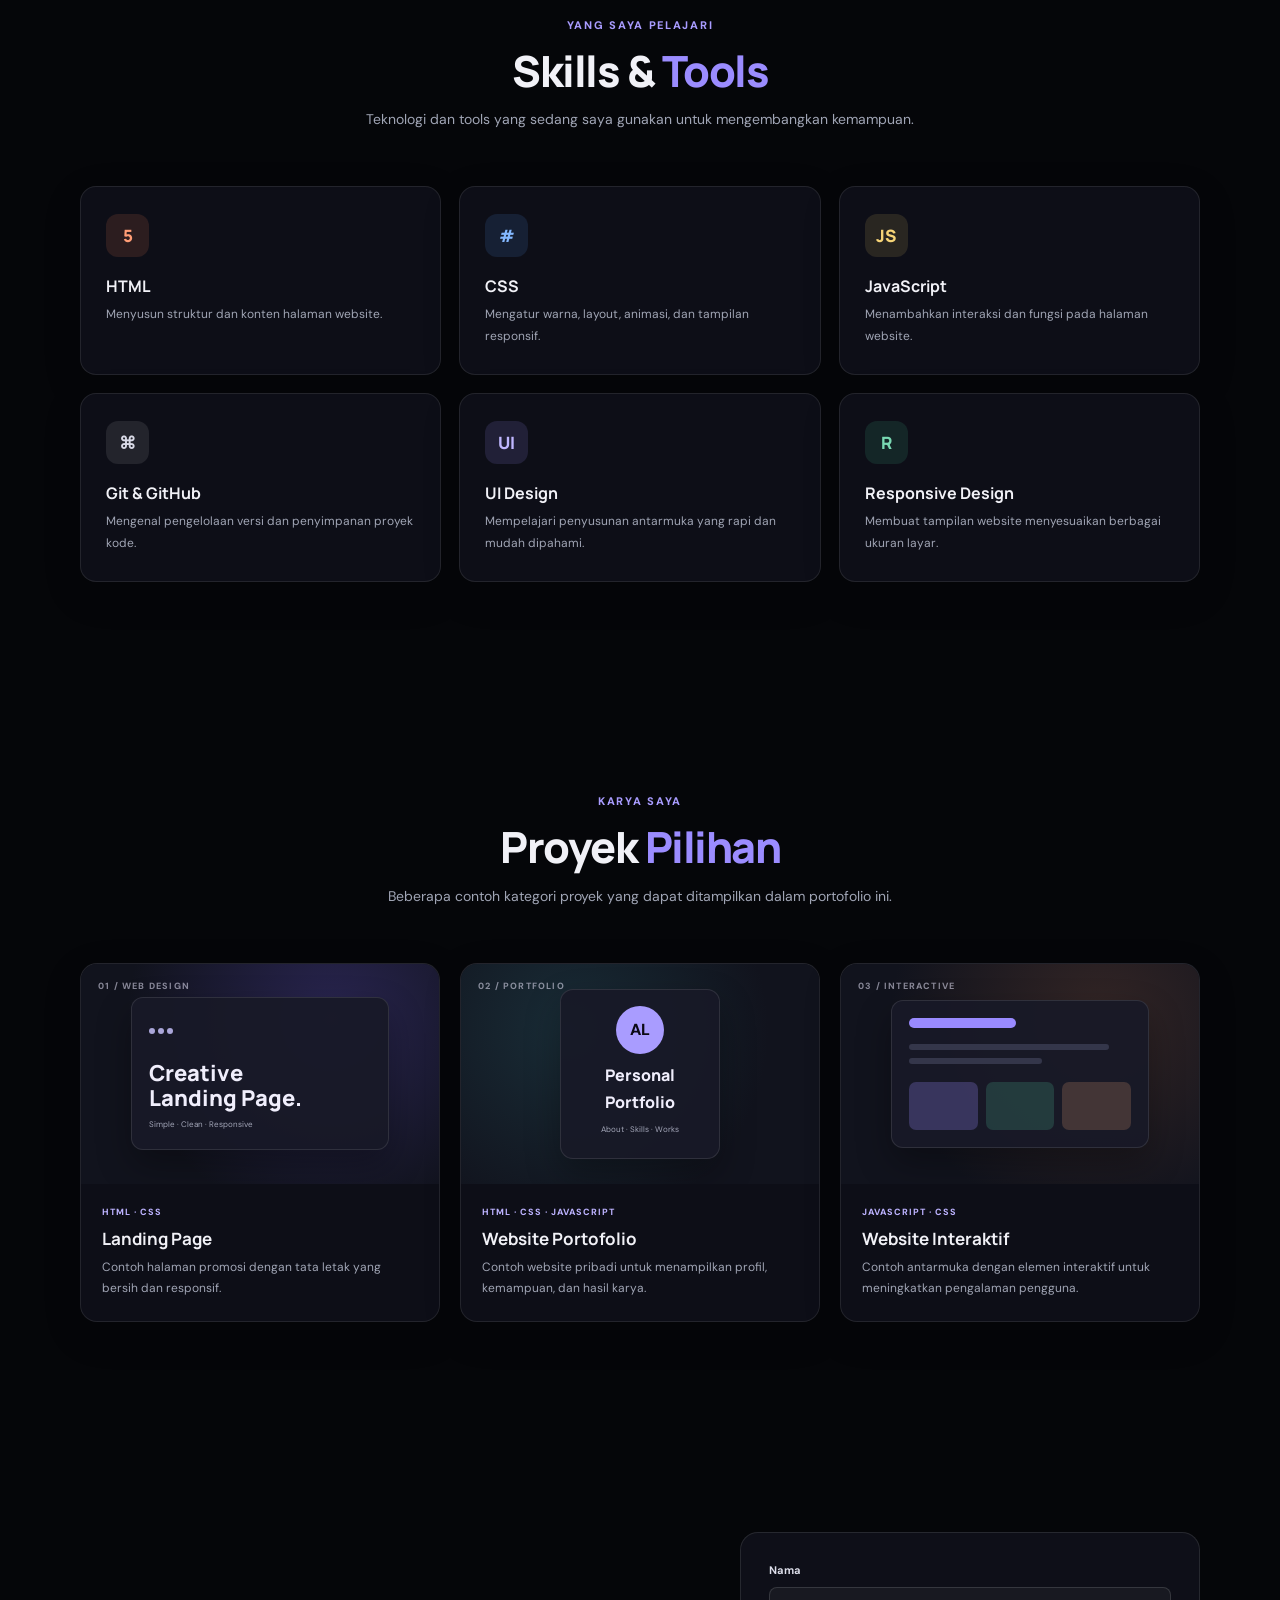
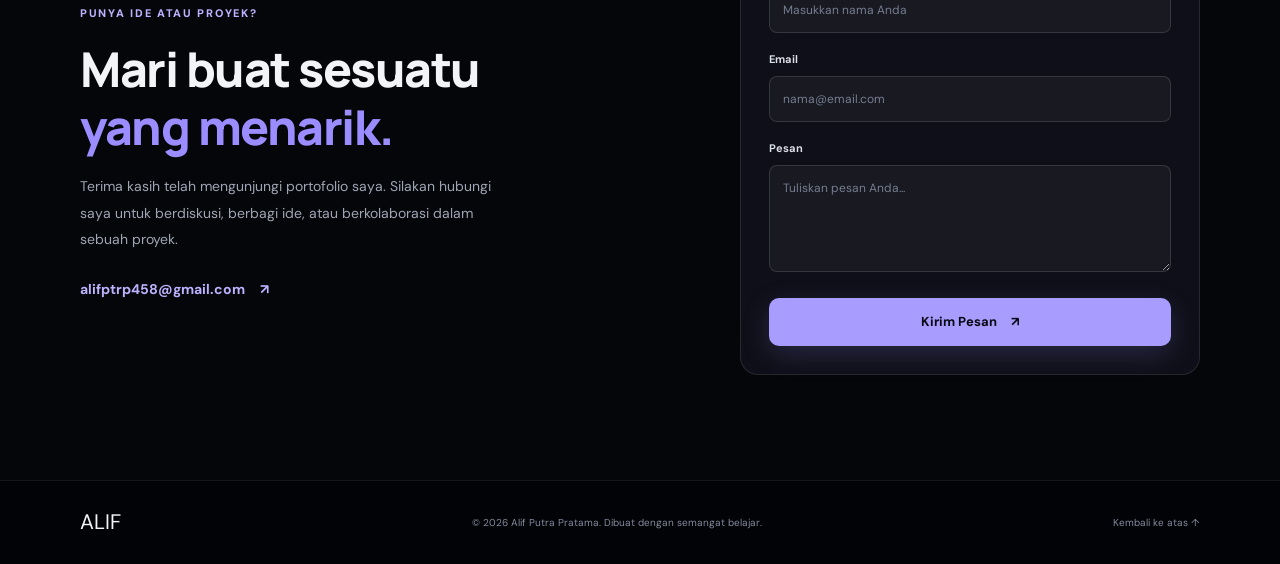
==== commit 6f947523: "Remove inline background style from index.html Removed inline style that set the background color to" ====
--- a/index.html
+++ b/index.html
@@ -6,10 +6,6 @@
   <meta name="description" content="Portofolio Alif Putra Pratama, Front-End Developer.">
   <title>Alif Putra Pratama | Front-End Developer</title>
   <link rel="stylesheet" href="style.css">
-  <style>
-    body{
-      background: red !important;
-  </style>
 </head>
 <body>
   <canvas id="particles" aria-hidden="true"></canvas>
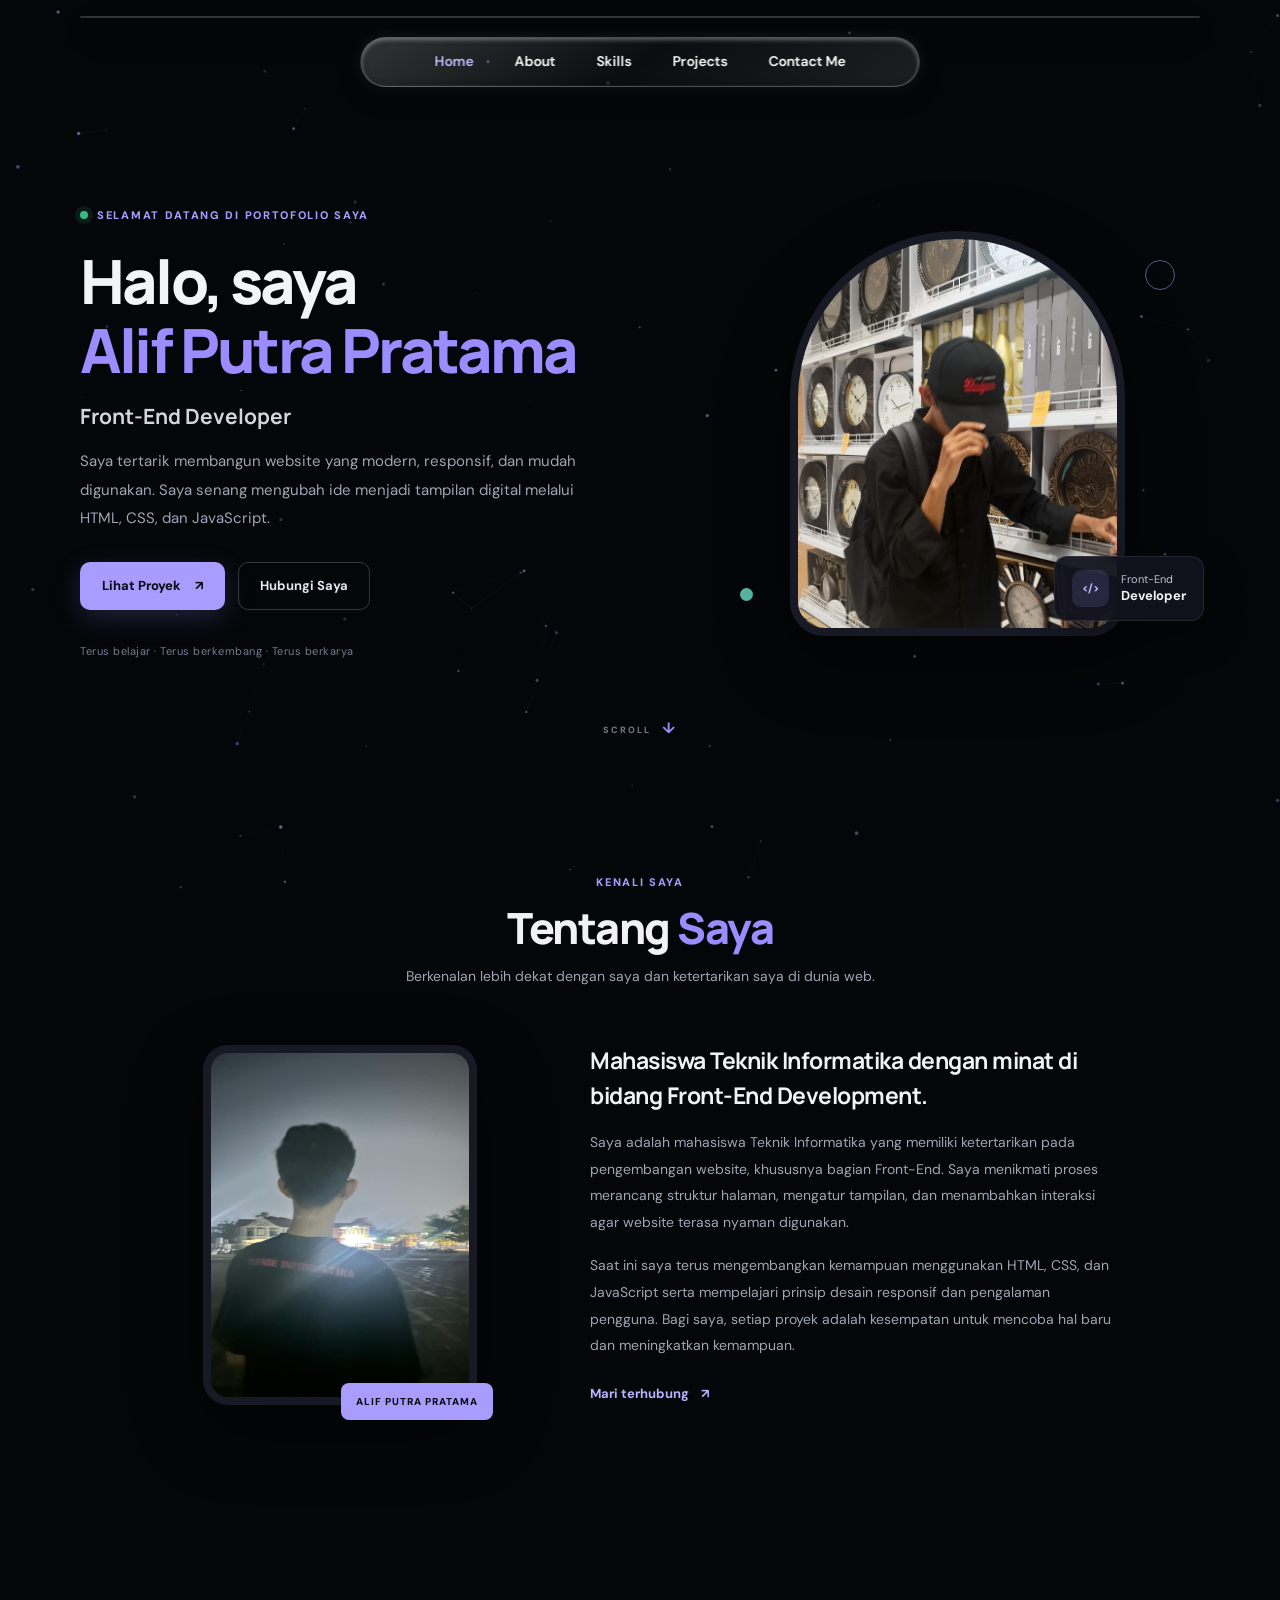
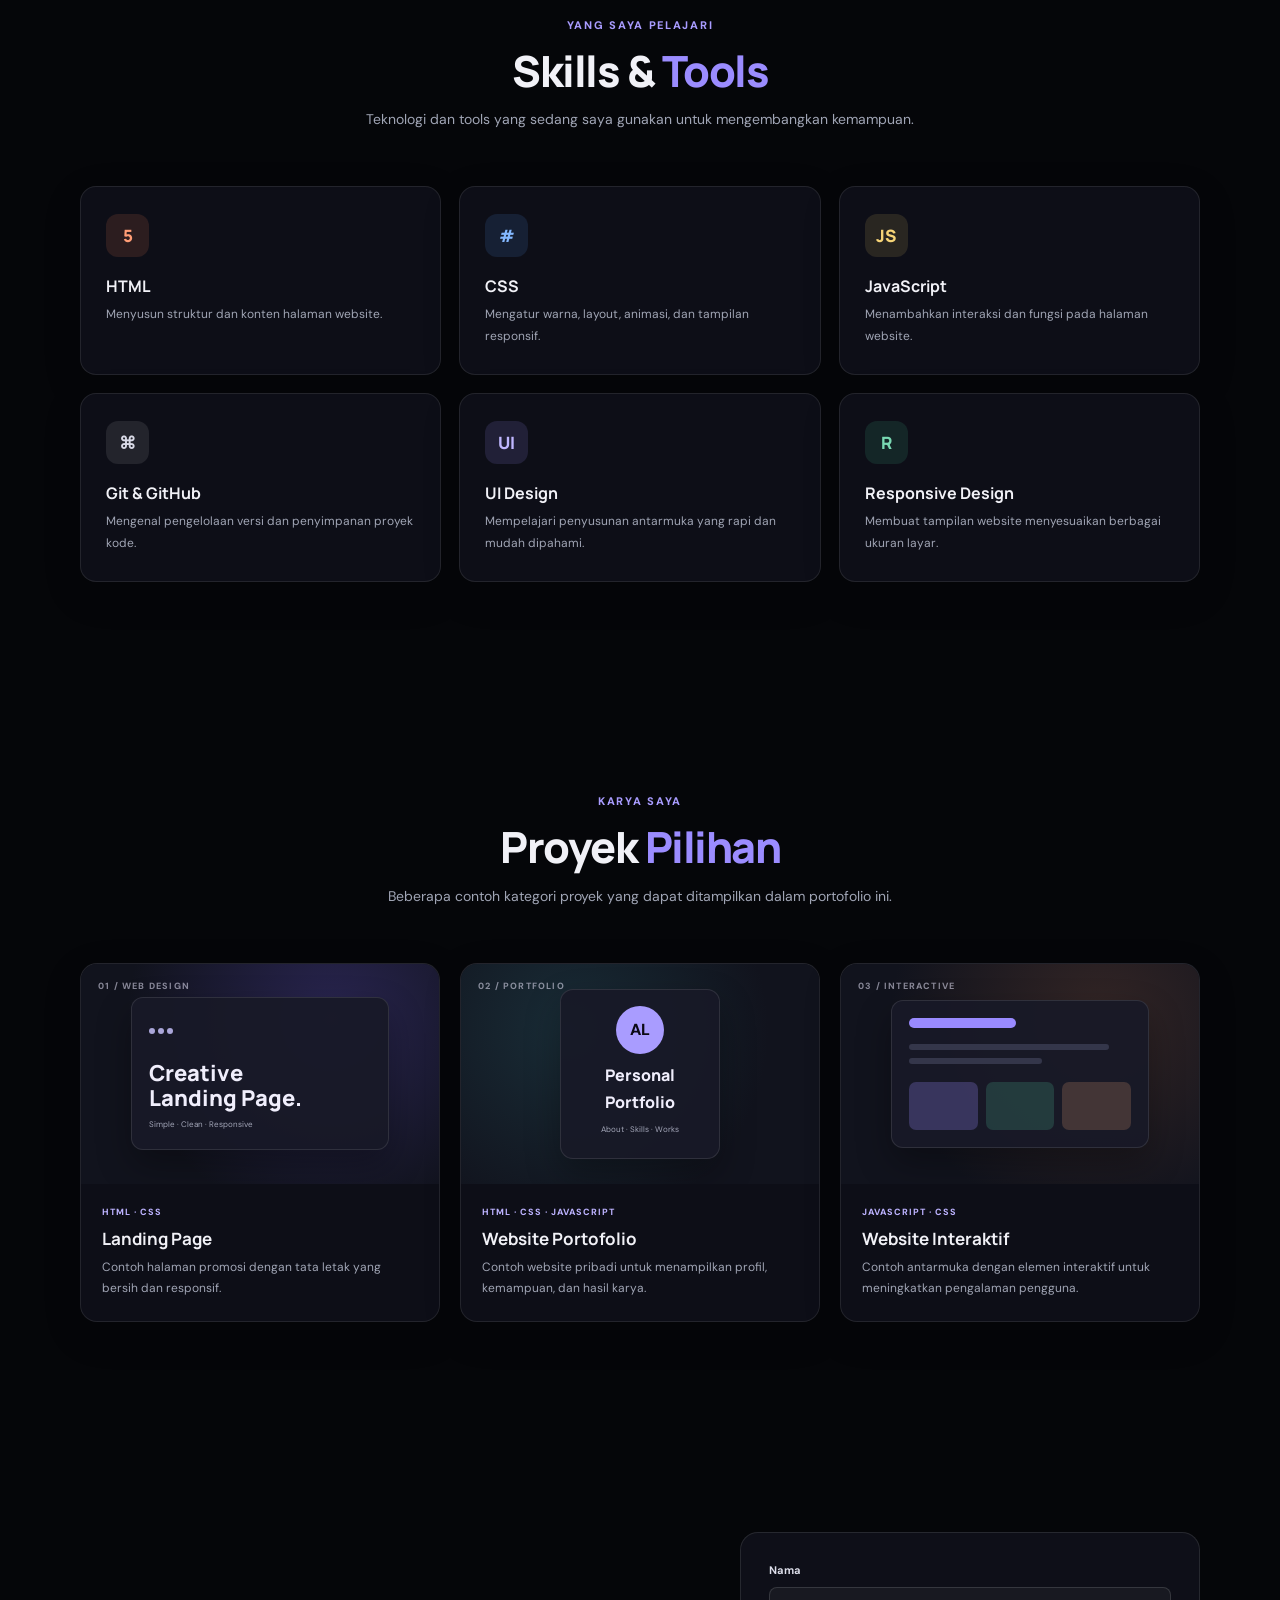
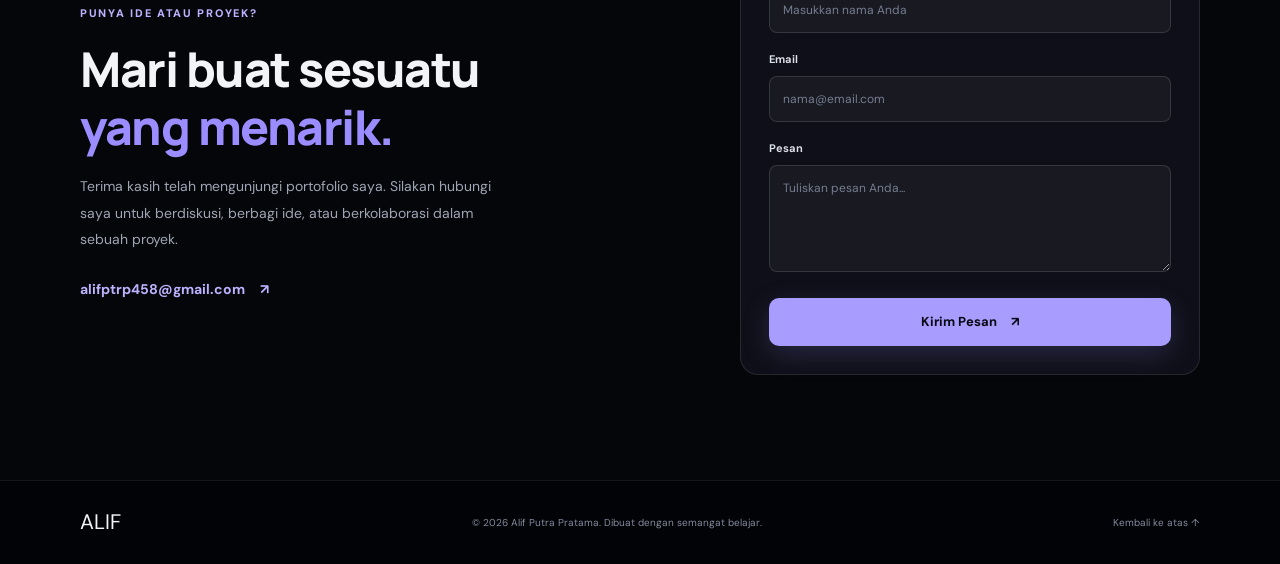
==== commit 4de0d167: "Update image source paths in index.html" ====
--- a/index.html
+++ b/index.html
@@ -46,7 +46,7 @@
         <div class="hero-image reveal">
           <div class="image-bg"></div>
           <div class="photo-wrap hero-photo">
-            <img src="images/alif.jpeg" alt="Foto Alif Putra Pratama" class="photo">
+            <img src="alif.jpeg" alt="Foto Alif Putra Pratama" class="photo">
             <div class="photo-fallback">AL</div>
           </div>
           <div class="image-label"><span class="label-icon">&lt;/&gt;</span><span>Front-End<br><b>Developer</b></span></div>
@@ -69,7 +69,7 @@
         <div class="about-content">
           <div class="about-image reveal">
             <div class="photo-wrap about-photo">
-              <img src="images/saya.jpeg" alt="Foto Alif Putra Pratama" class="photo">
+              <img src="saya.jpeg" alt="Foto Alif Putra Pratama" class="photo">
               <div class="photo-fallback">AL</div>
             </div>
             <div class="about-image-caption">ALIF PUTRA PRATAMA</div>
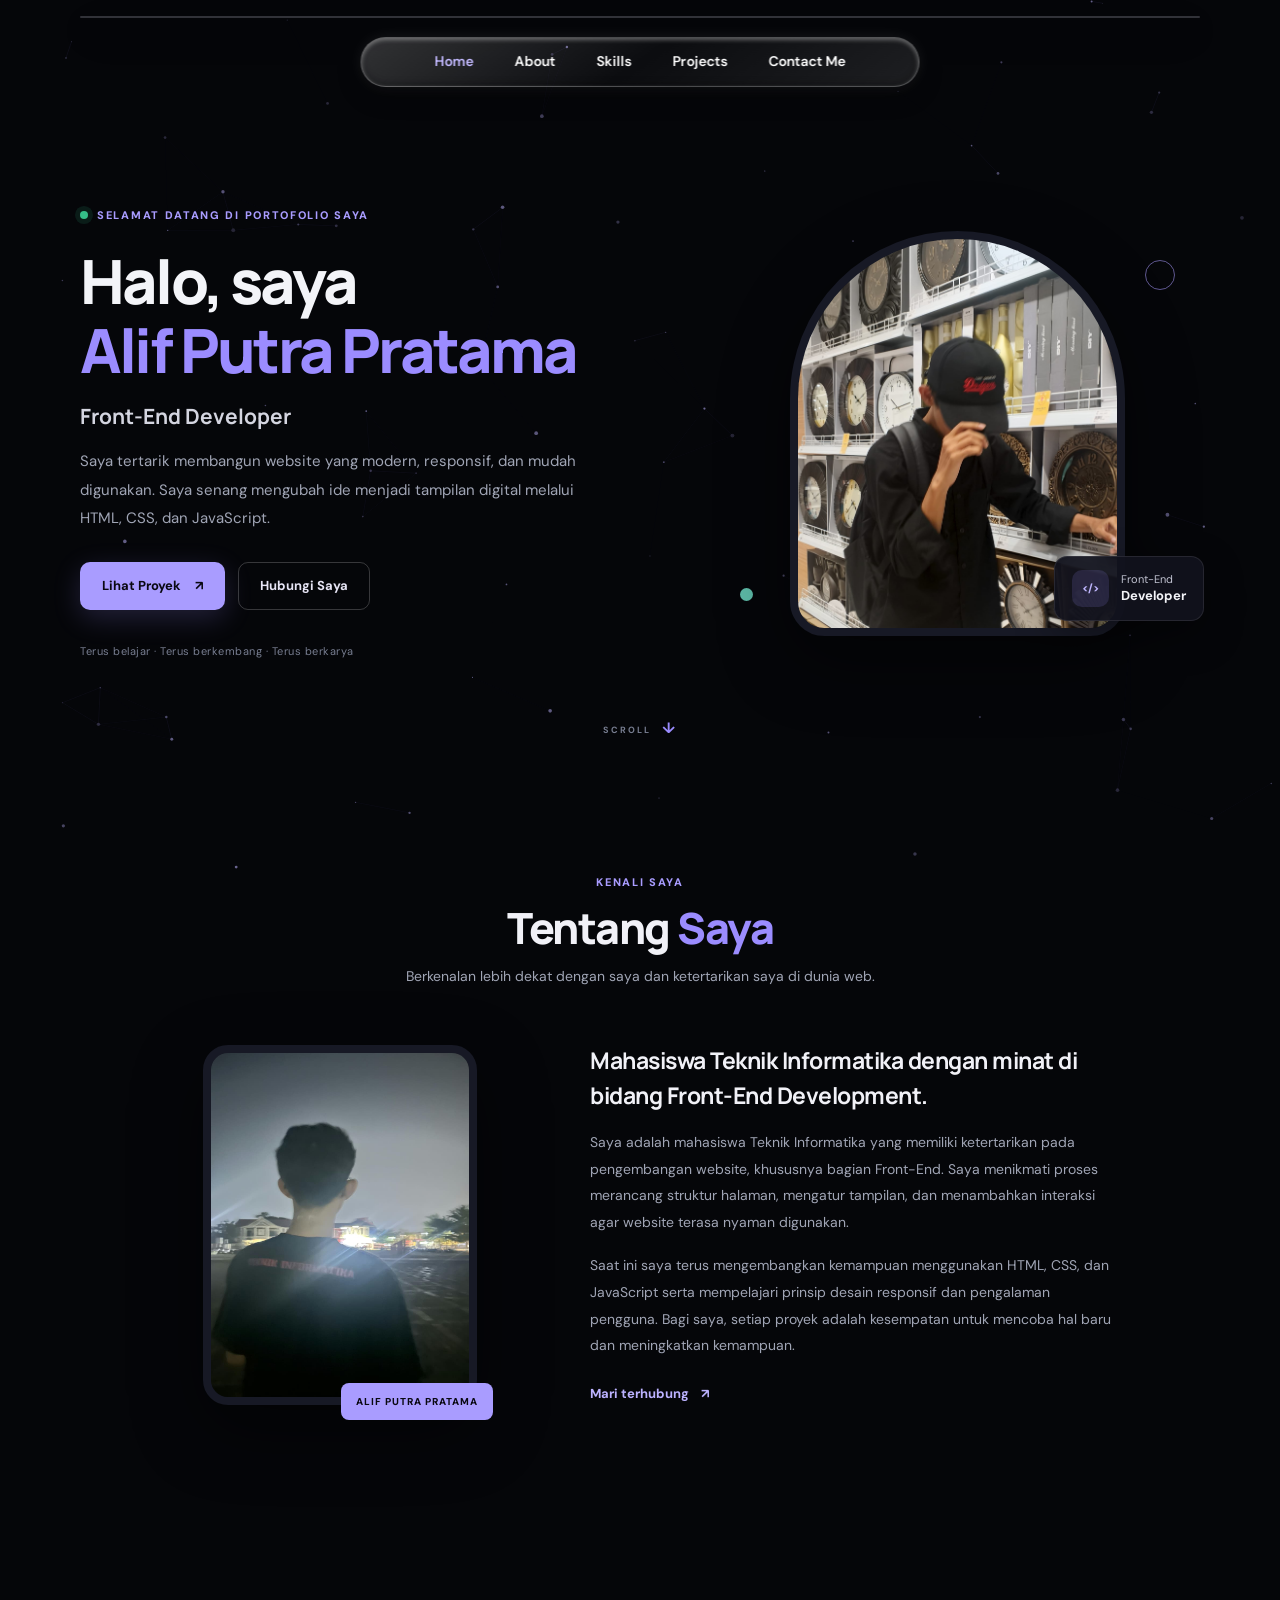
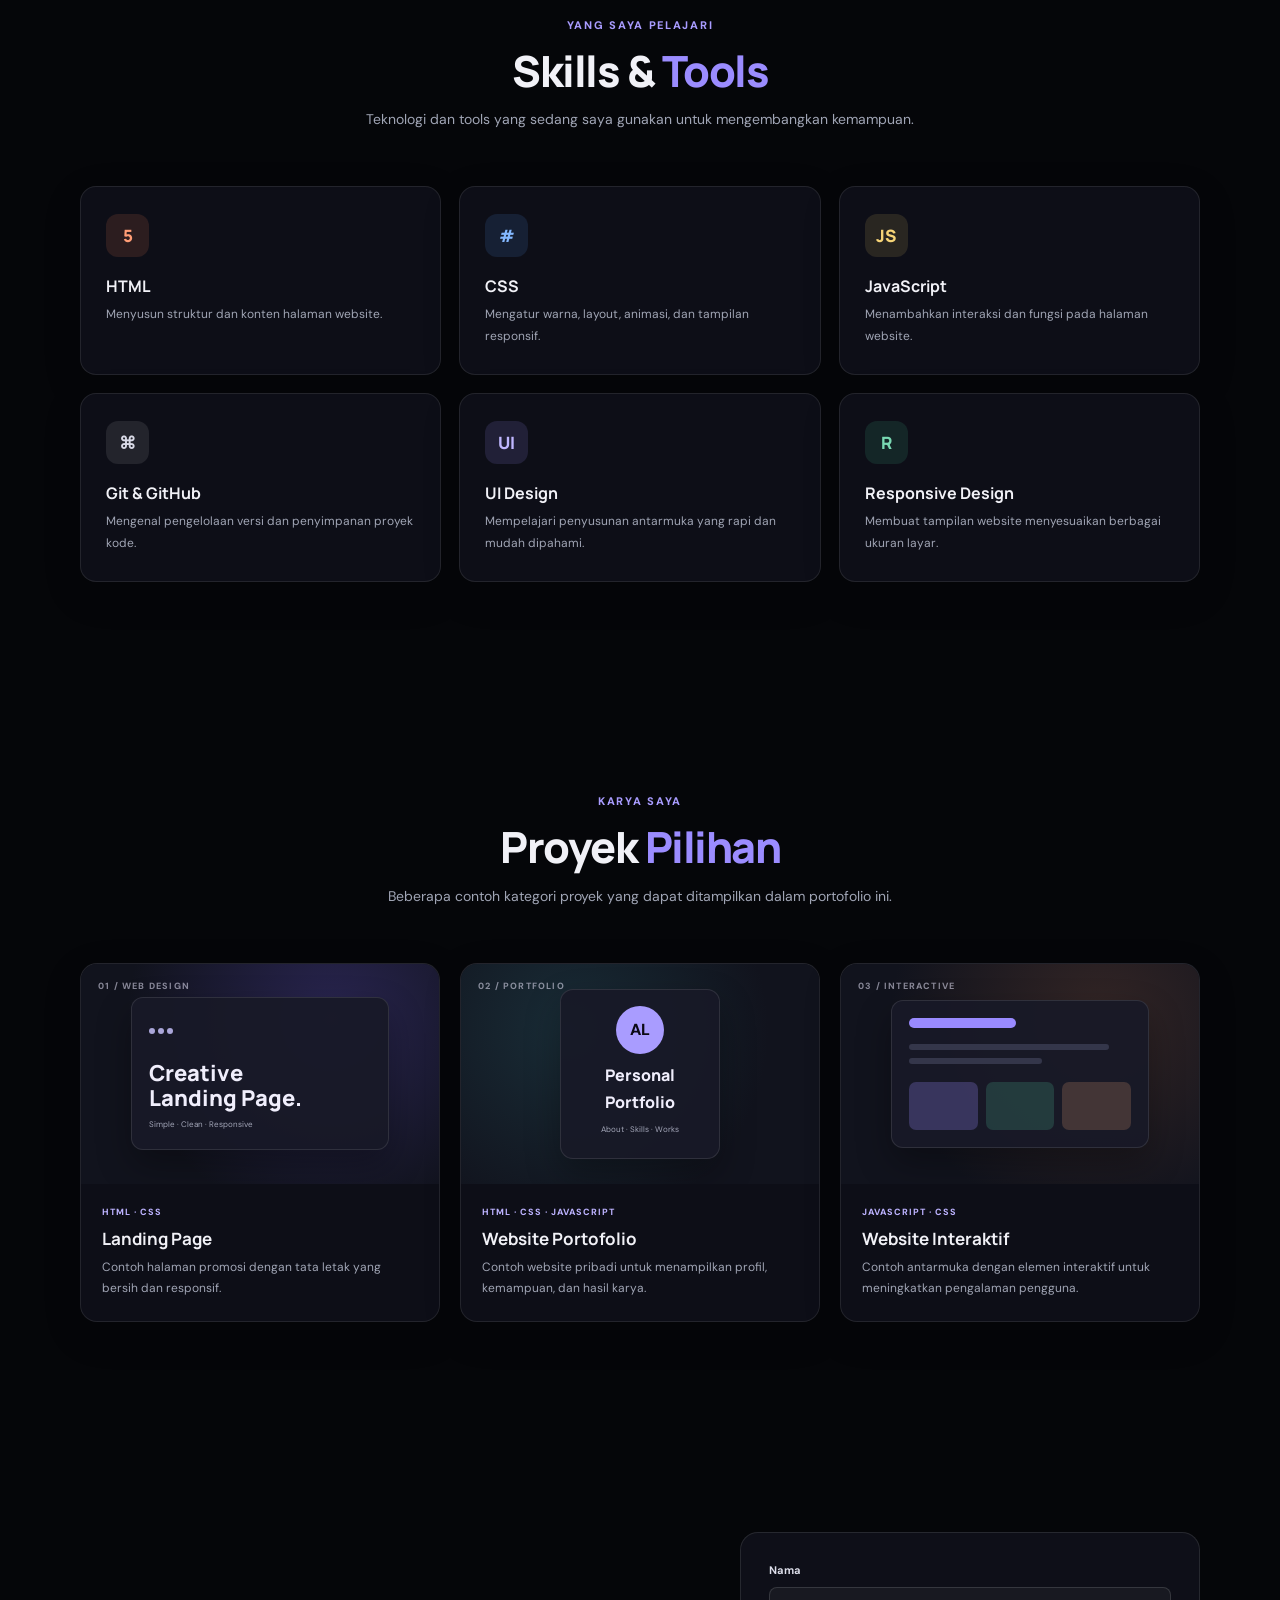
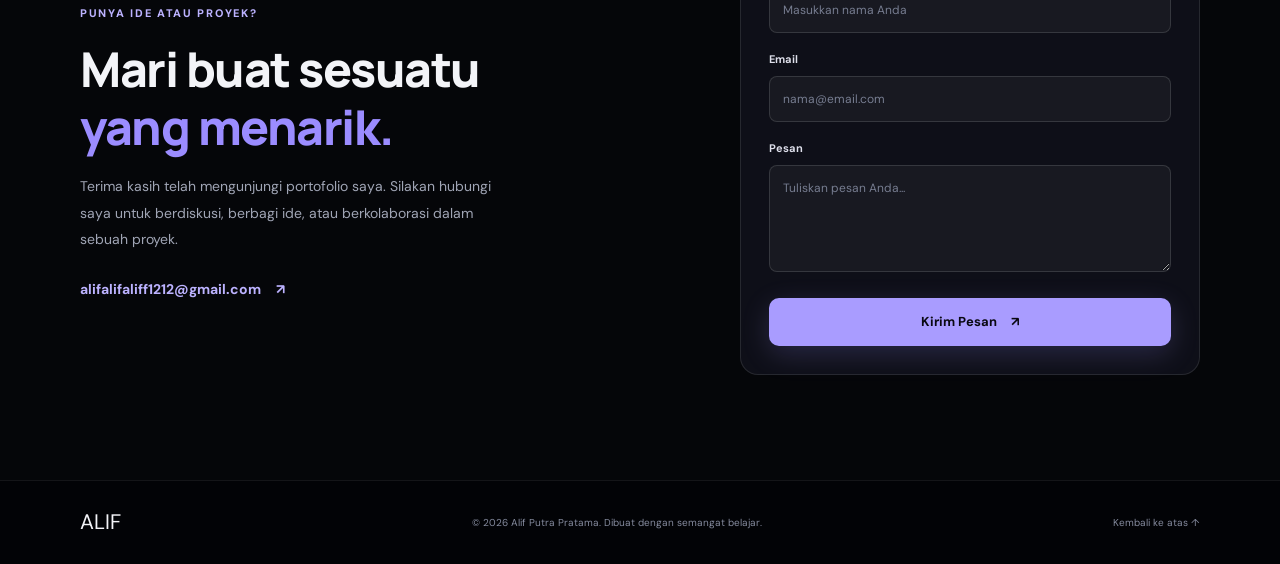
==== commit 685e21a0: "Update contact email in index.html" ====
--- a/index.html
+++ b/index.html
@@ -170,7 +170,7 @@
           <p class="eyebrow">PUNYA IDE ATAU PROYEK?</p>
           <h2>Mari buat sesuatu<br><span>yang menarik.</span></h2>
           <p>Terima kasih telah mengunjungi portofolio saya. Silakan hubungi saya untuk berdiskusi, berbagi ide, atau berkolaborasi dalam sebuah proyek.</p>
-          <a class="contact-email" href="mailto:alifptrp458@gmail.com">alifptrp458@gmail.com <span>↗</span></a>
+          <a class="contact-email" href="mailto:alifaliff1212@gmail.com">alifalifaliff1212@gmail.com <span>↗</span></a>
         </div>
         <form class="contact-form reveal" id="contactForm">
           <label for="name">Nama</label>
--- a/style.css
+++ b/style.css
@@ -442,3 +442,48 @@
   }
   .nav-menu.open { display: flex; }
 }
+@media (max-width: 680px) {
+    .nav-menu {
+        position: absolute;
+        top: 34px;
+        left: 0;
+        right: 0;
+        width: 100%;
+        transform: none;
+
+        flex-direction: row;
+        justify-content: center;
+        align-items: center;
+        gap: 5px;
+        background: linear-gradient(
+        145deg,
+        rgba(255, 255, 255, 0.18),
+        rgba(255, 255, 255, 0.03),
+        rgba(255, 255, 255, 0.10)
+    );
+
+    backdrop-filter: blur(20px);
+    -webkit-backdrop-filter: blur(20px);
+
+    border: 1px solid rgba(255, 255, 255, 0.25);
+    border-radius: 30px;
+
+    /* Pantulan cembung */
+    box-shadow:
+        inset 0 2px 4px rgba(255, 255, 255, 0.35),
+        inset 0 -3px 6px rgba(0, 0, 0, 0.25),
+        0 8px 25px rgba(0, 0, 0, 0.3),
+        0 0 15px rgba(255, 255, 255, 0.08);
+
+    z-index: 1000;
+    }
+
+    .nav-menu a {
+        display: block;
+        text-align: center;
+        color: white;
+        text-decoration: none;
+        border-radius: 30px;
+        transition: all 0.3s ease;
+    }
+}
